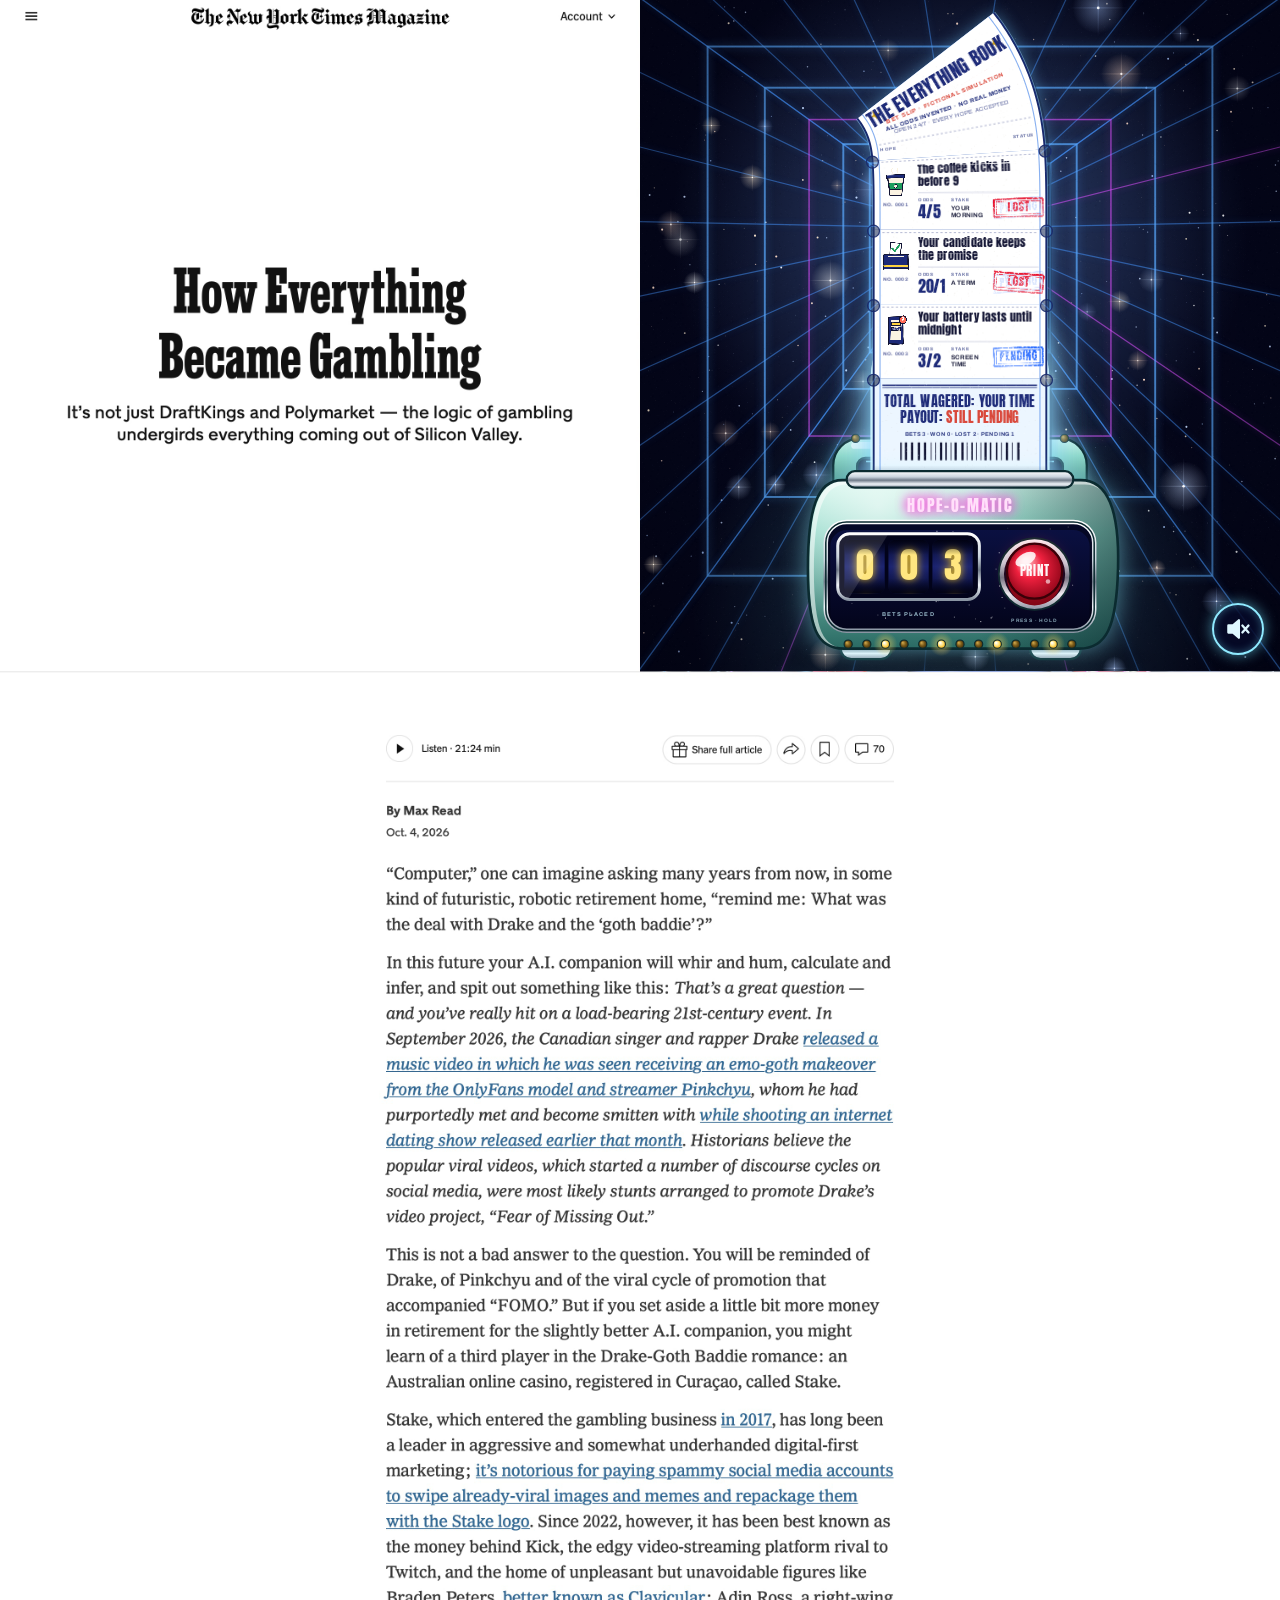
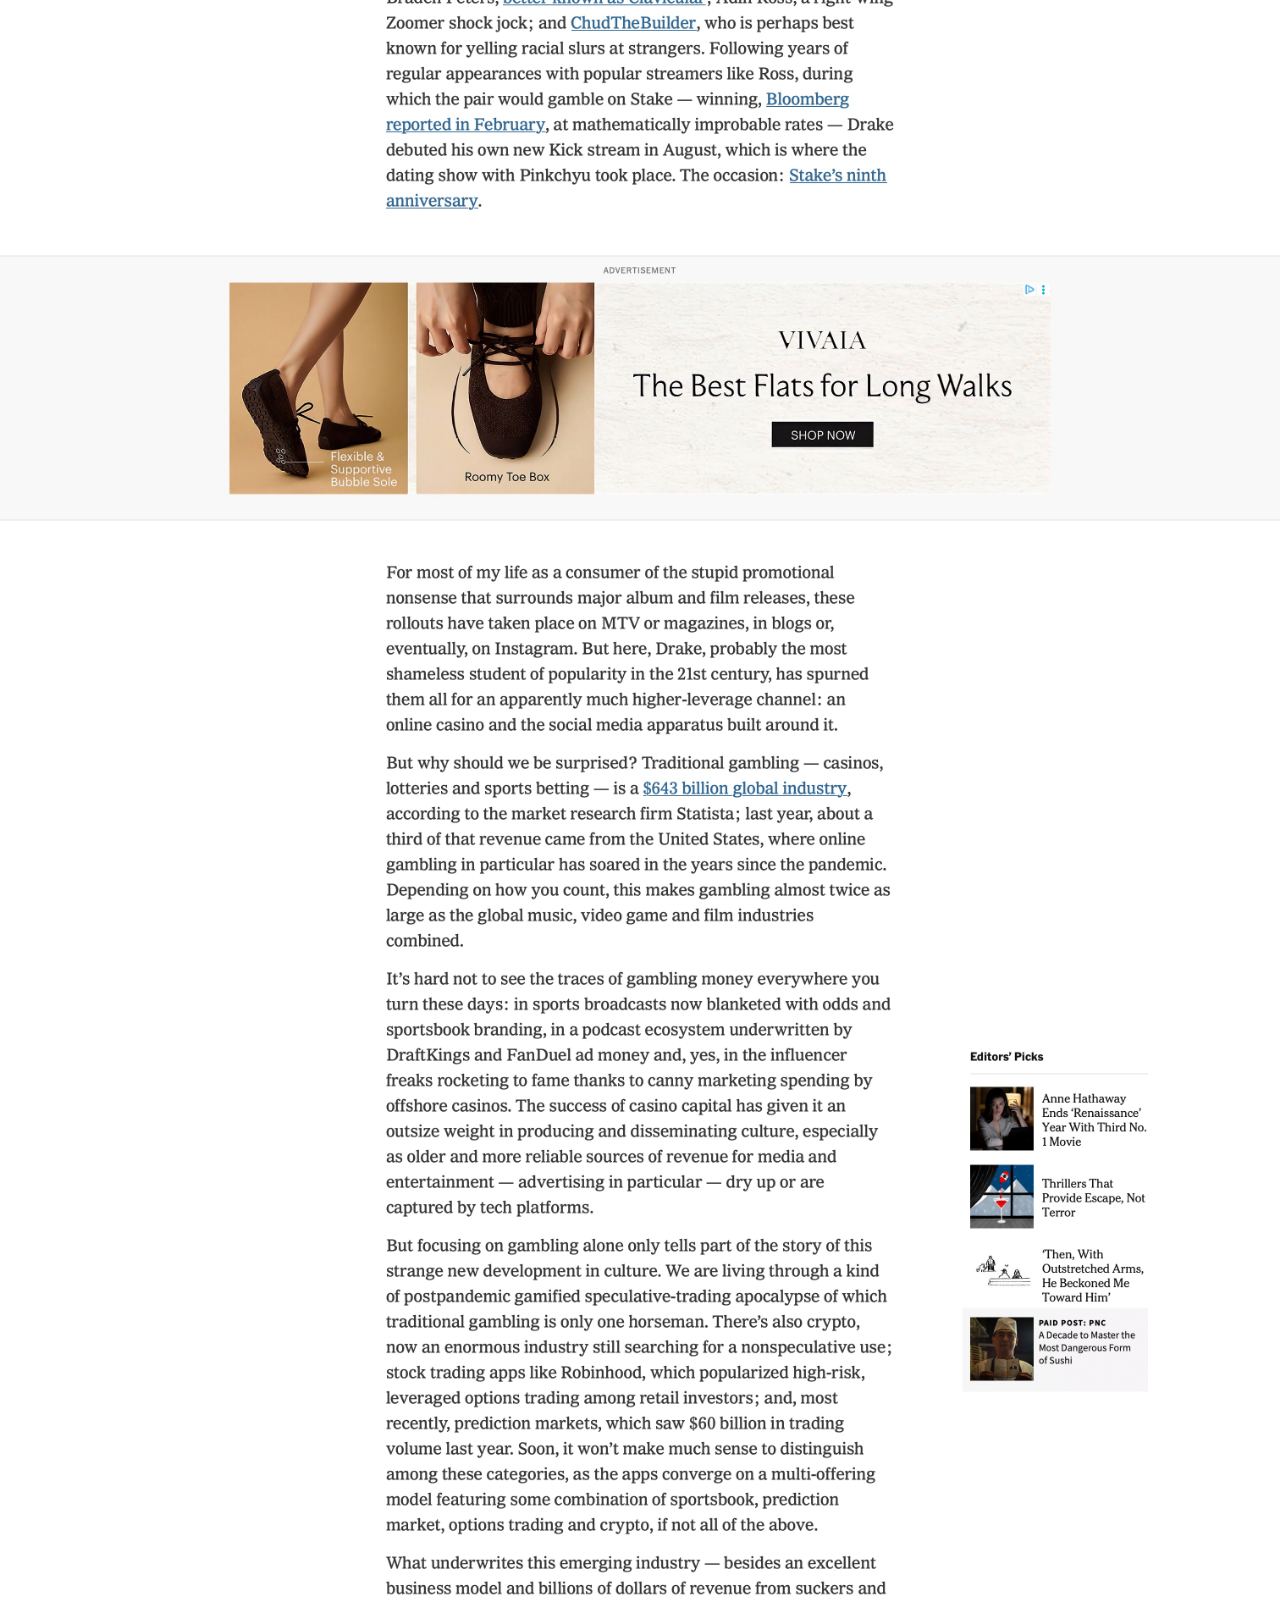
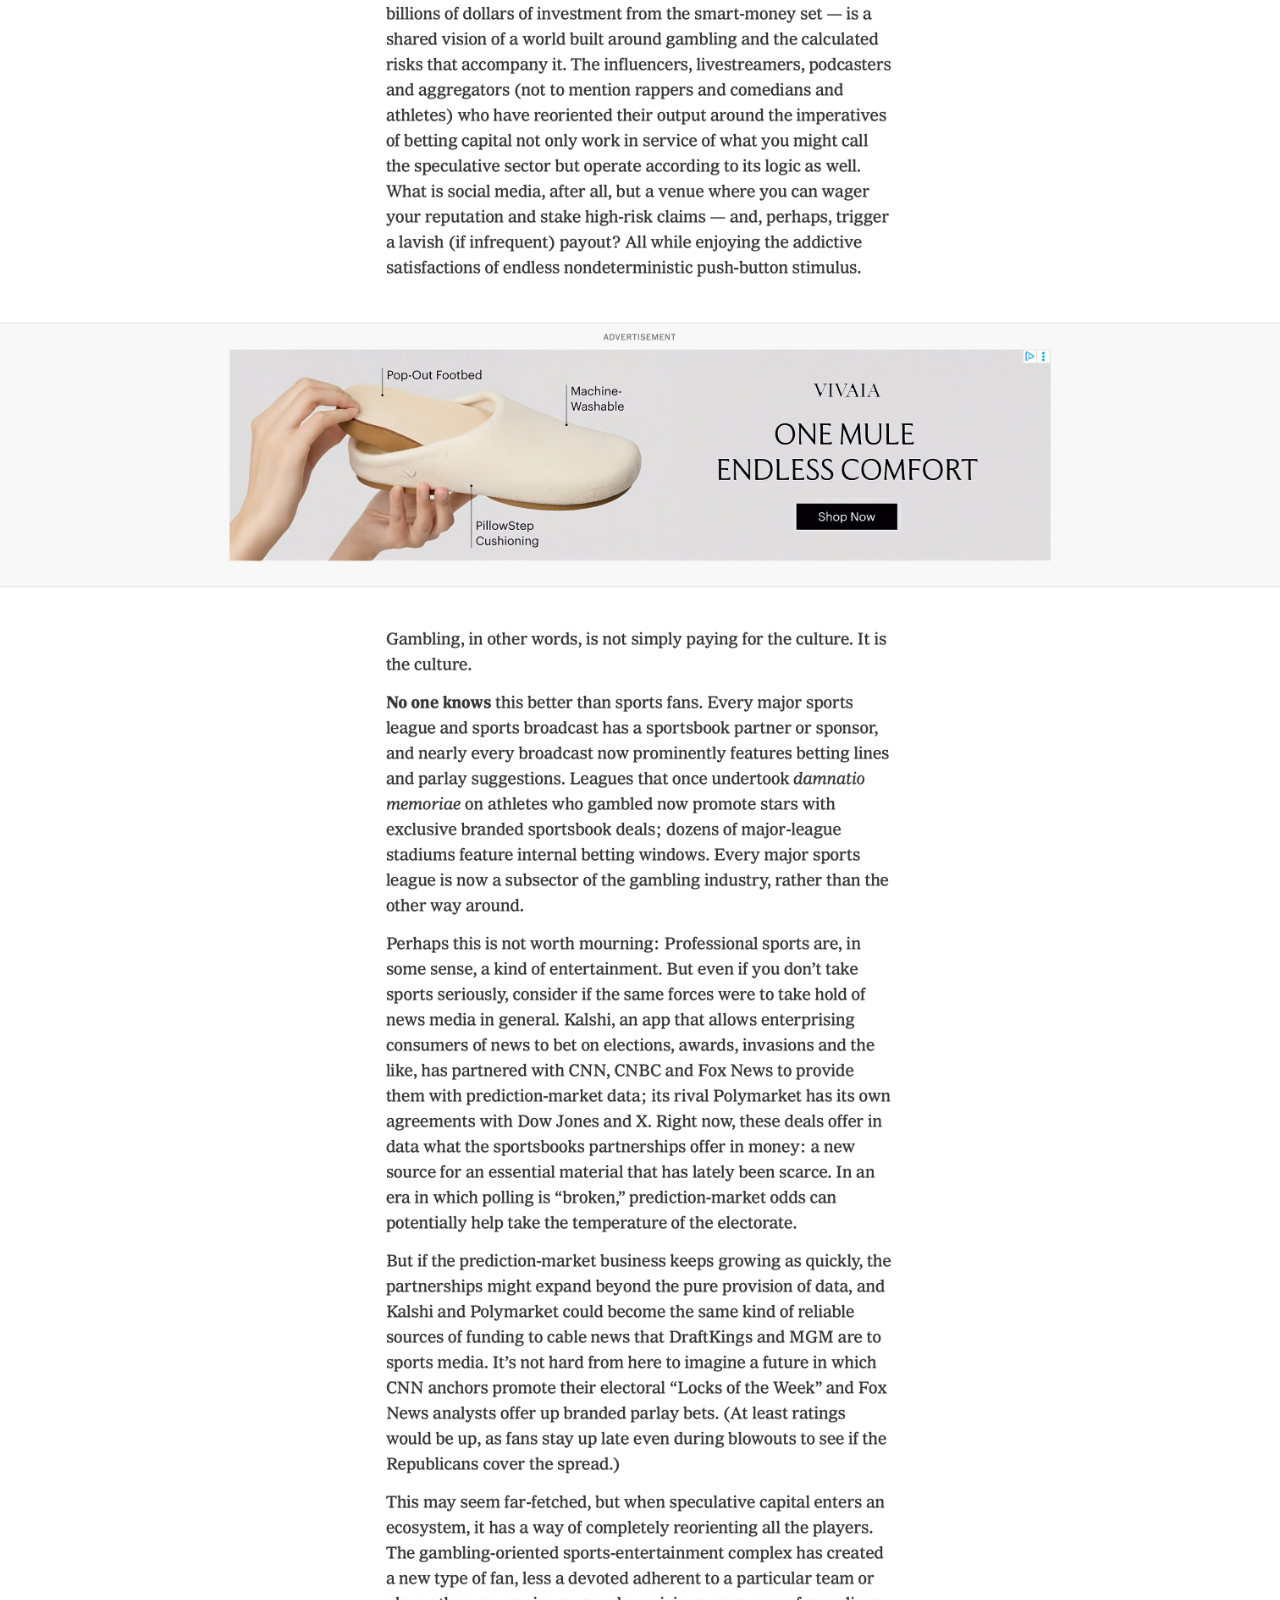
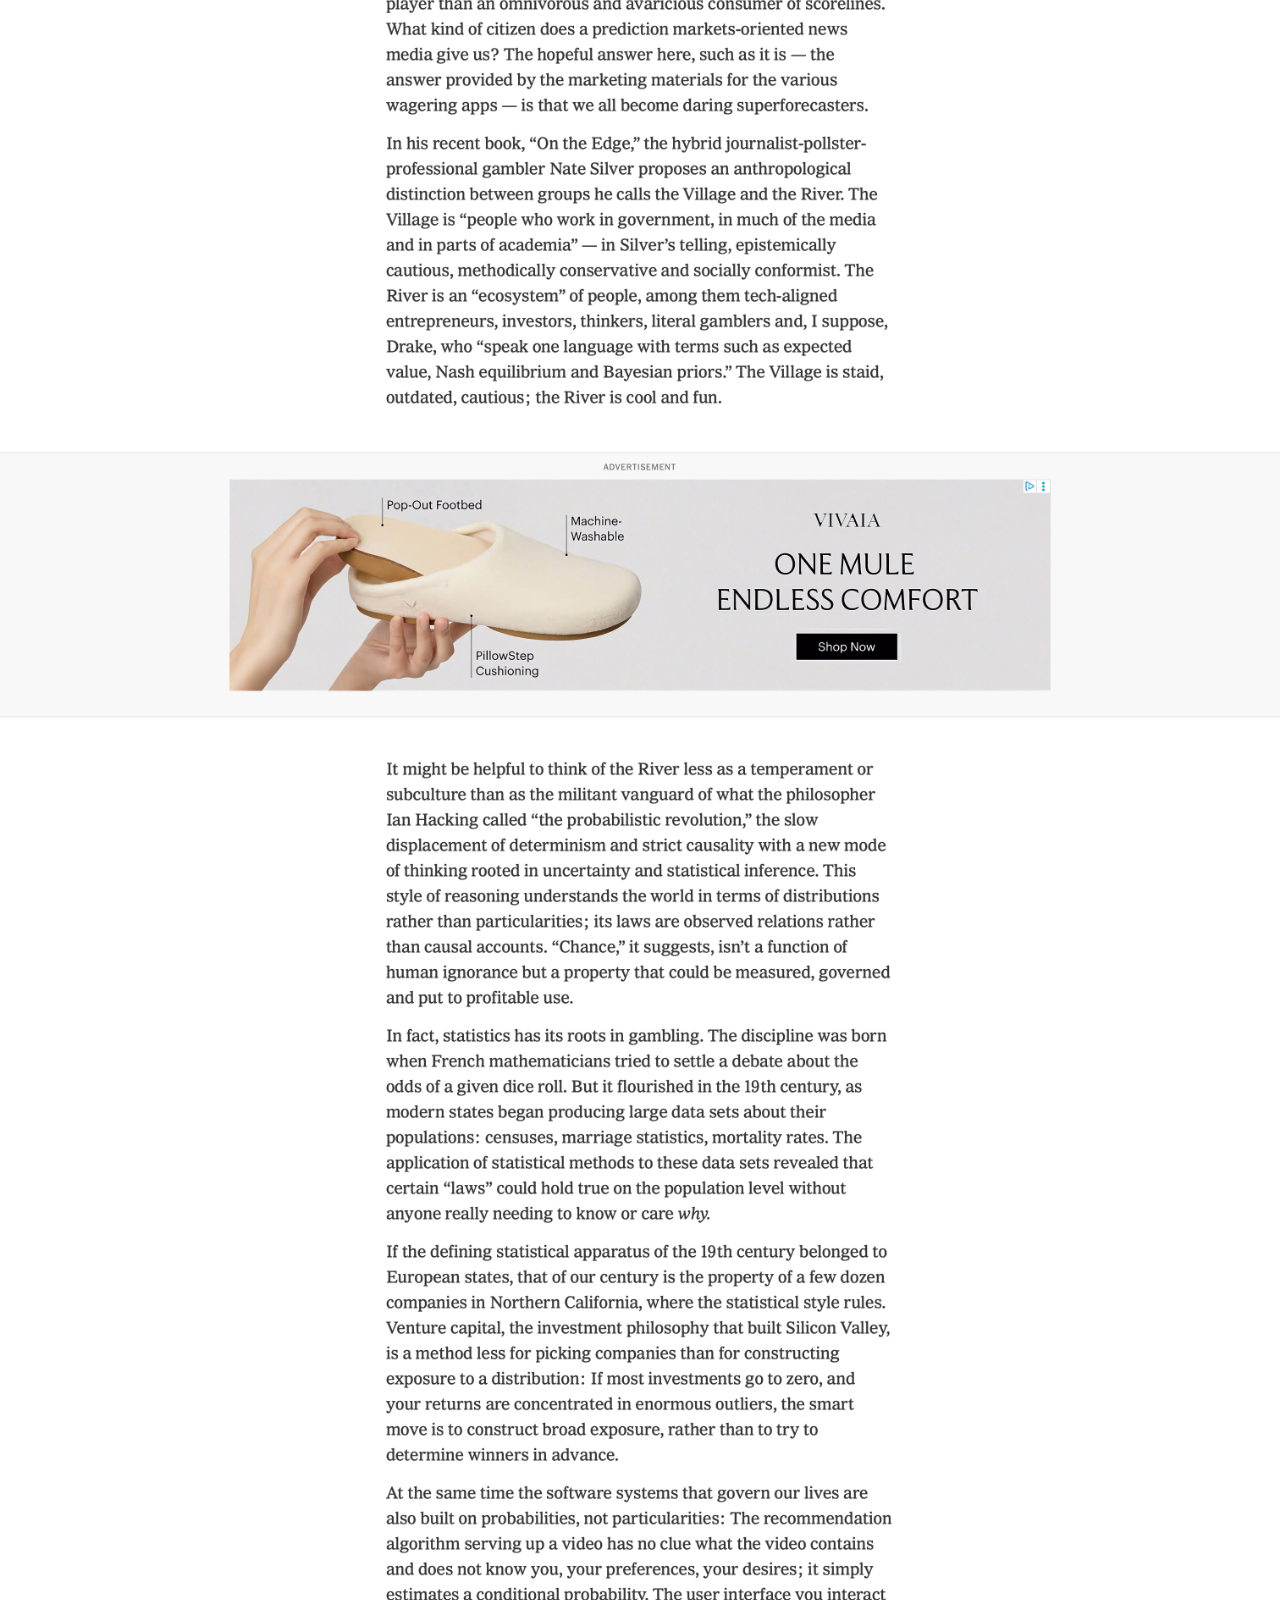
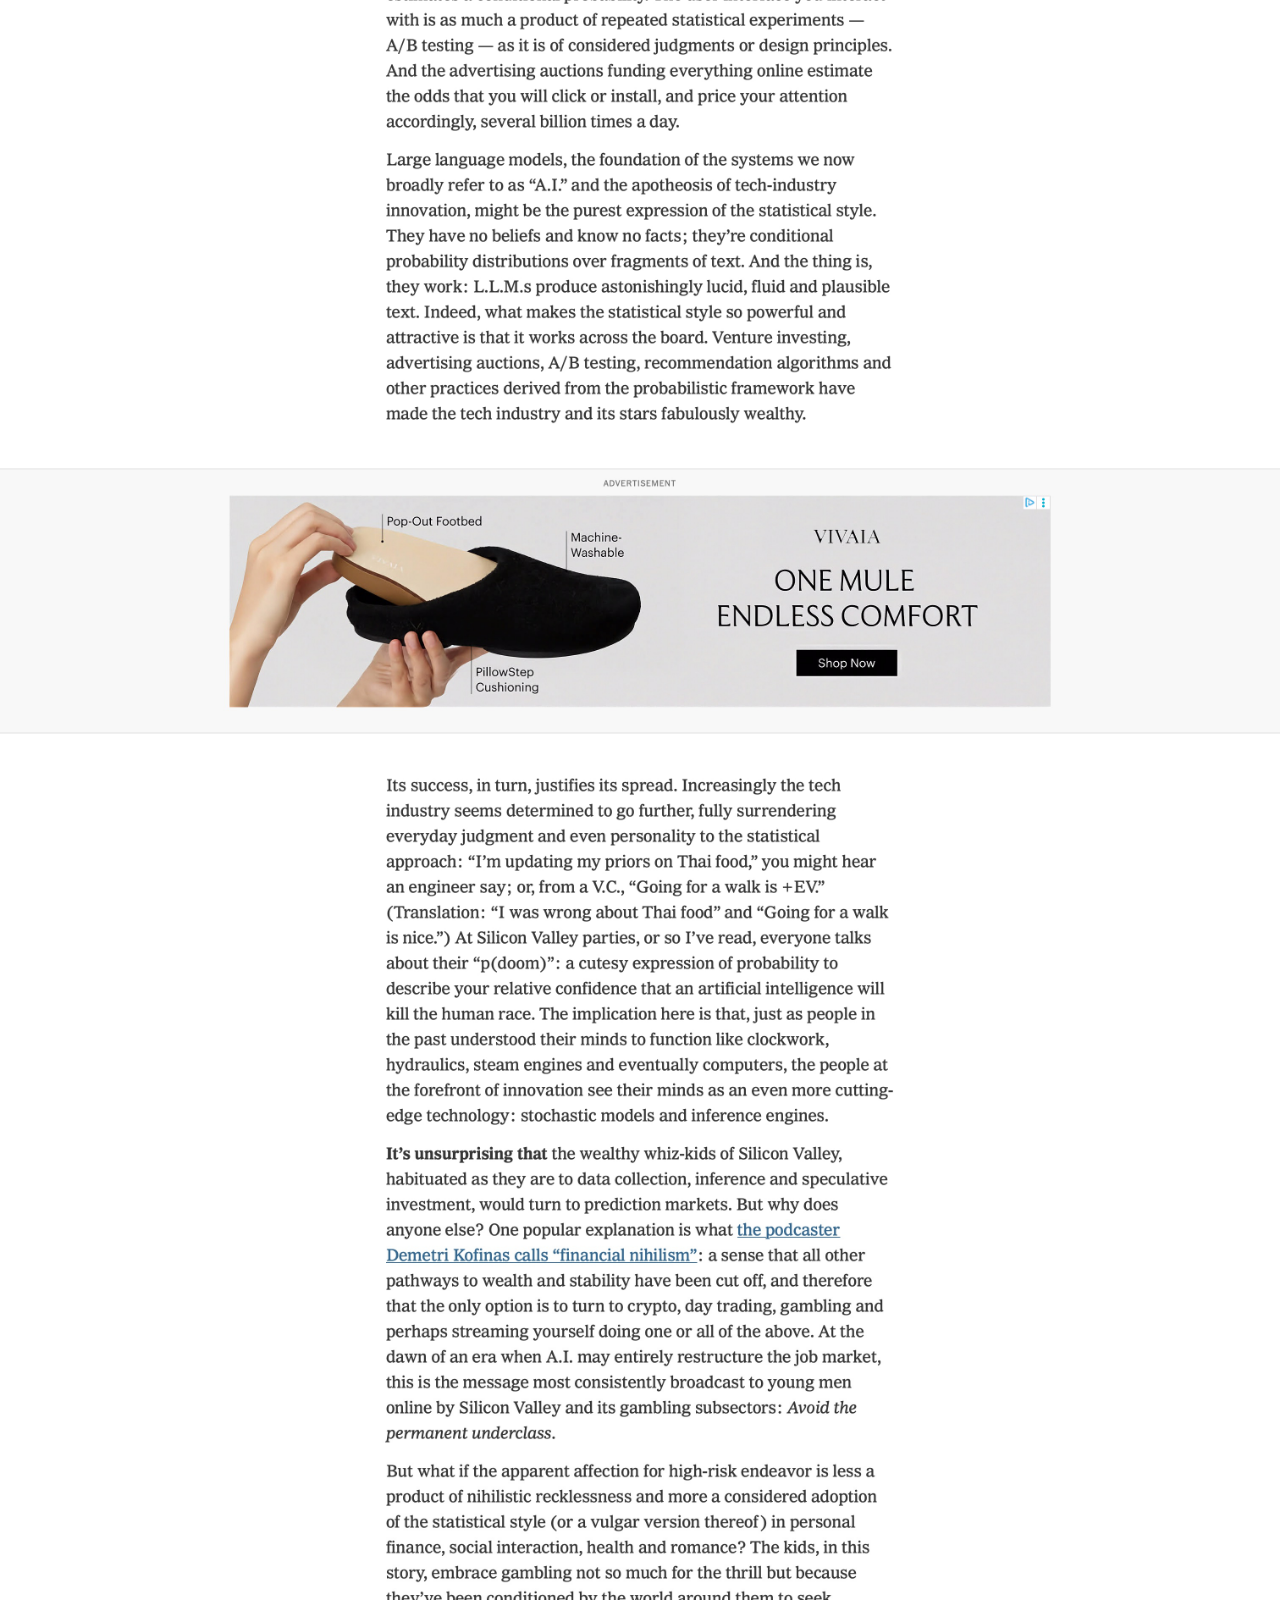
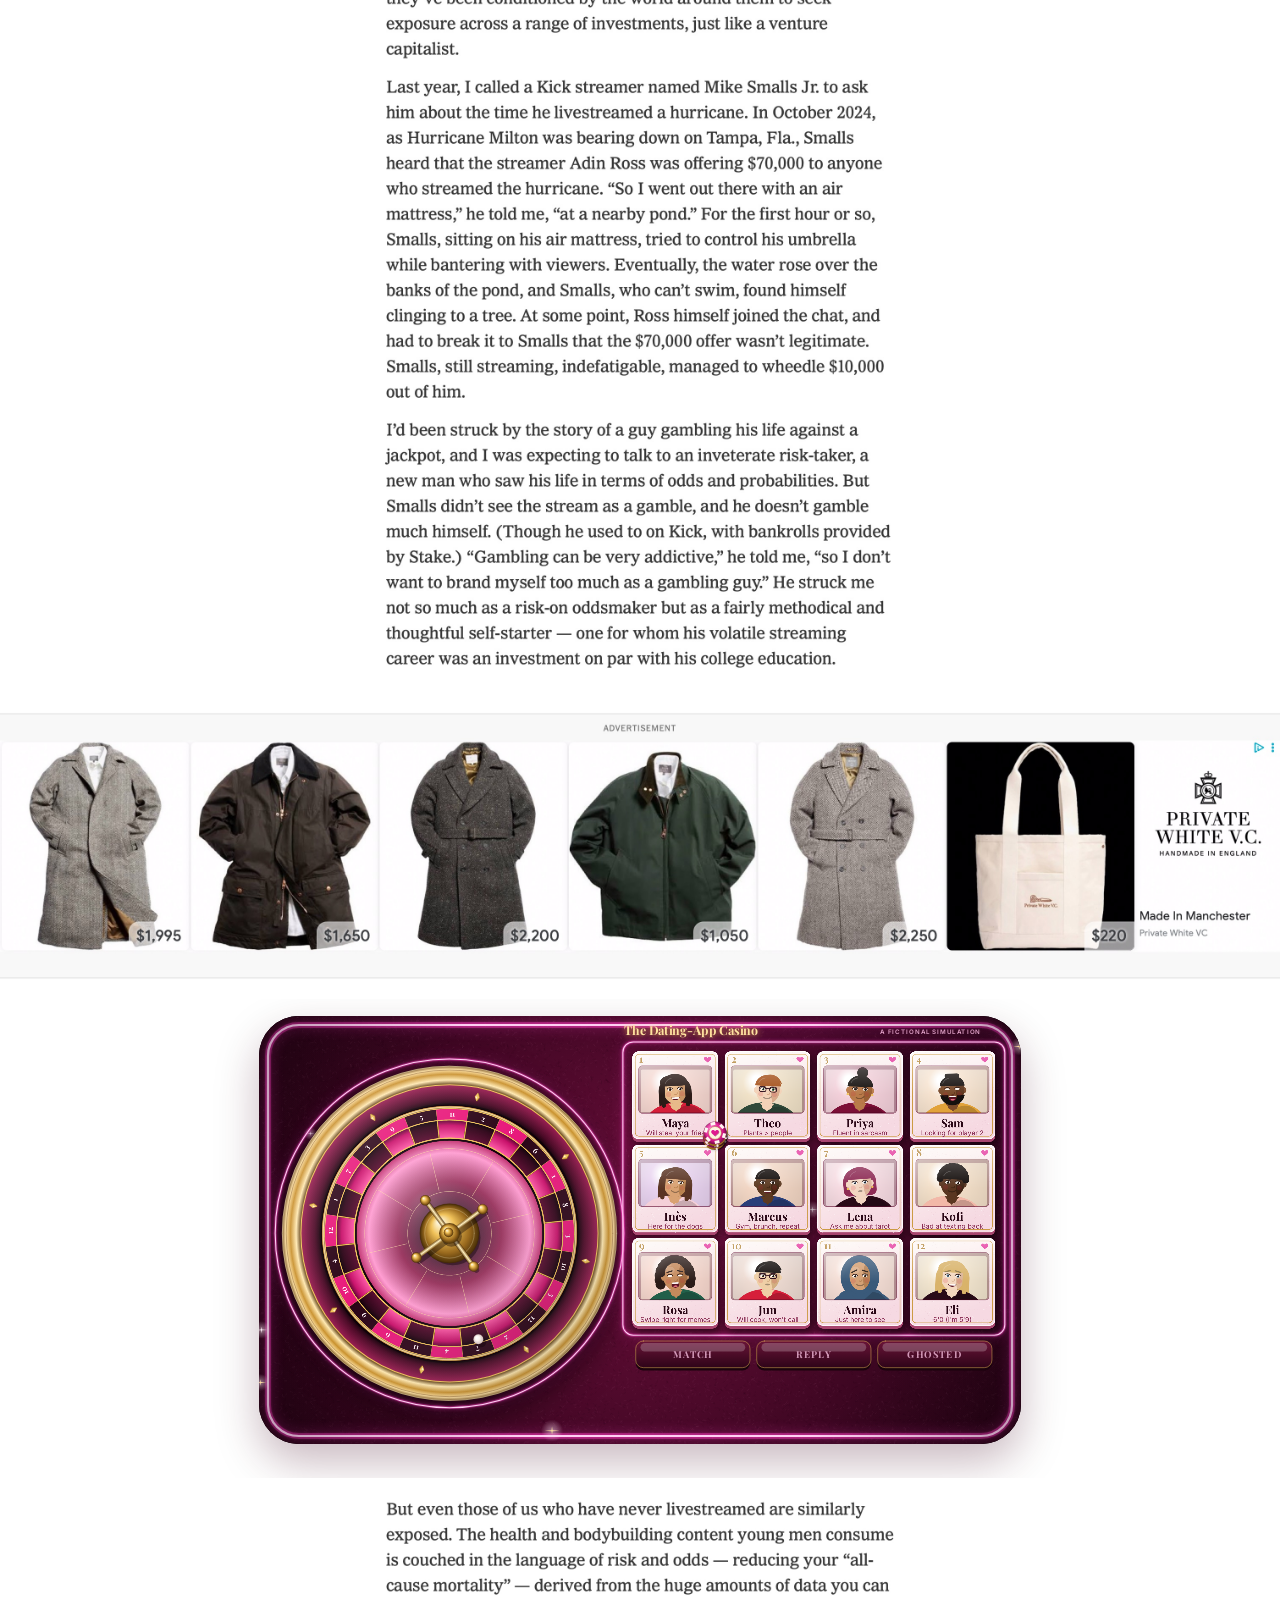
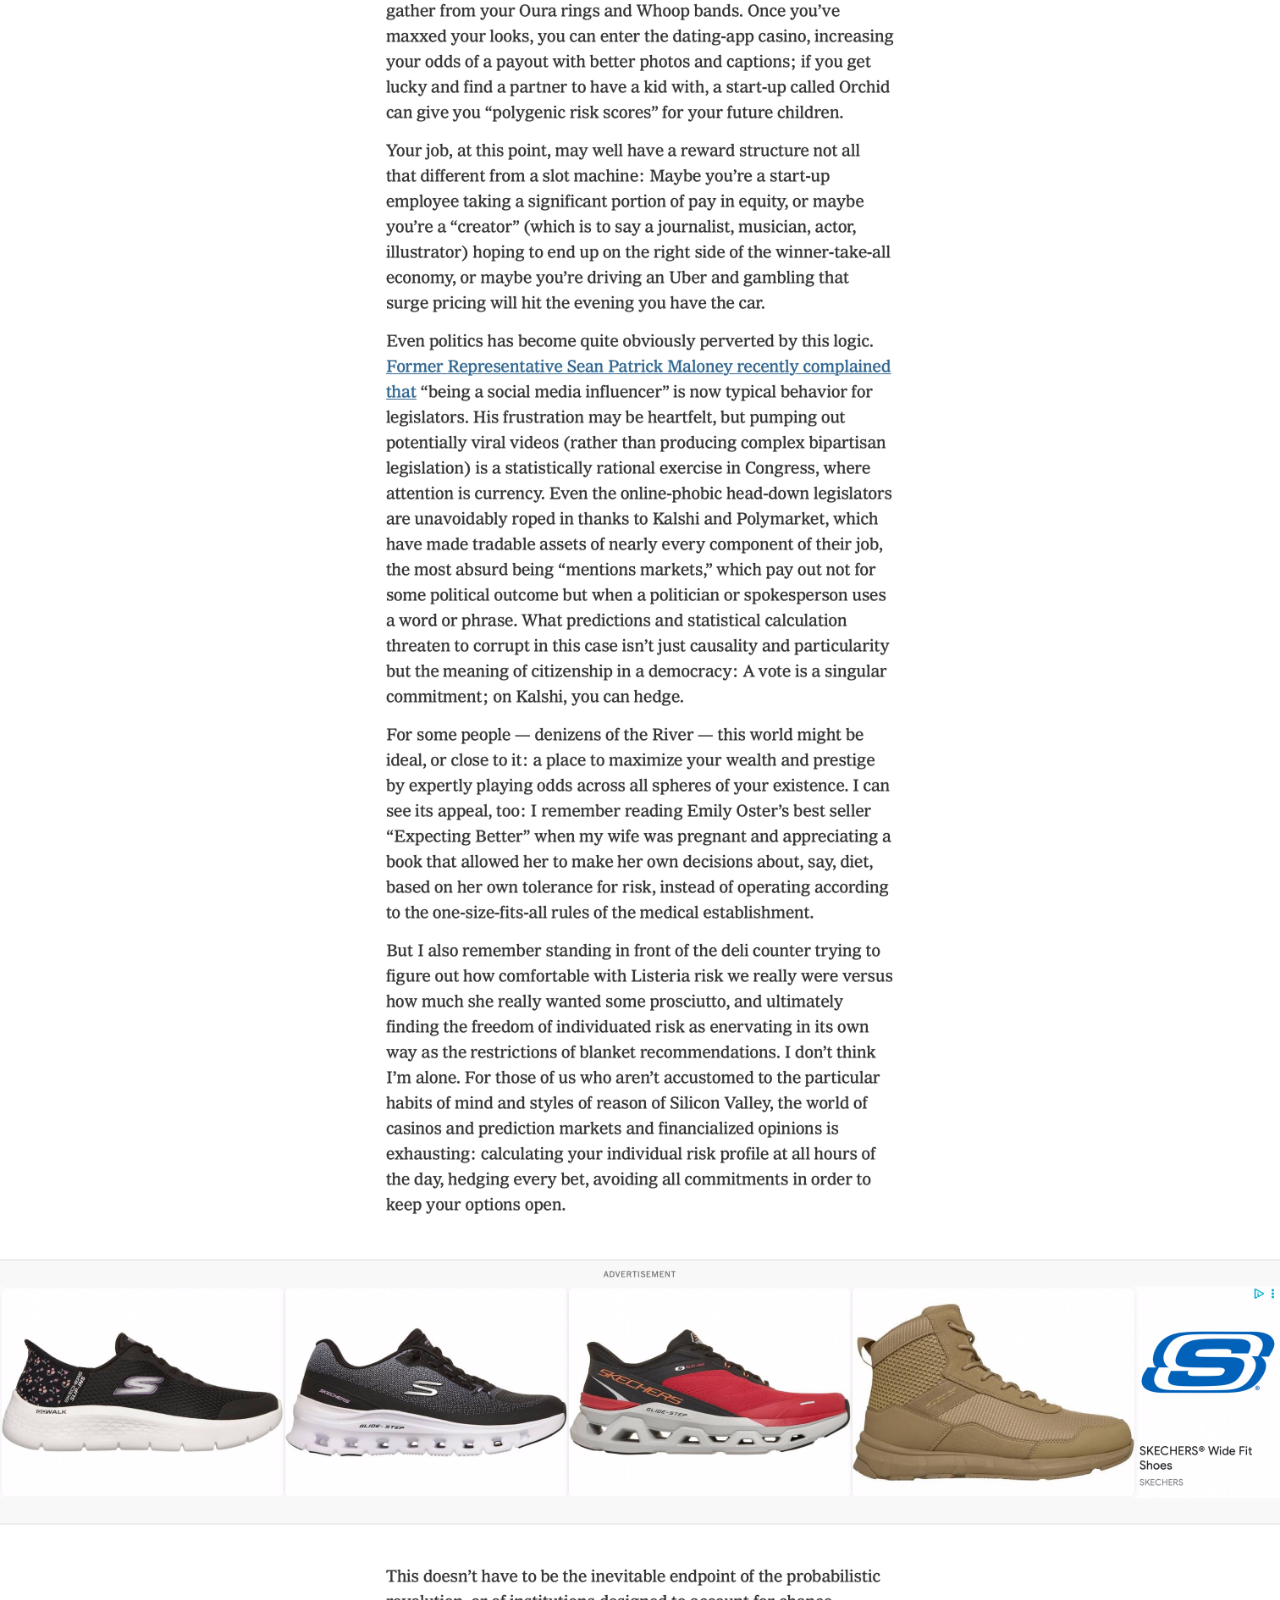
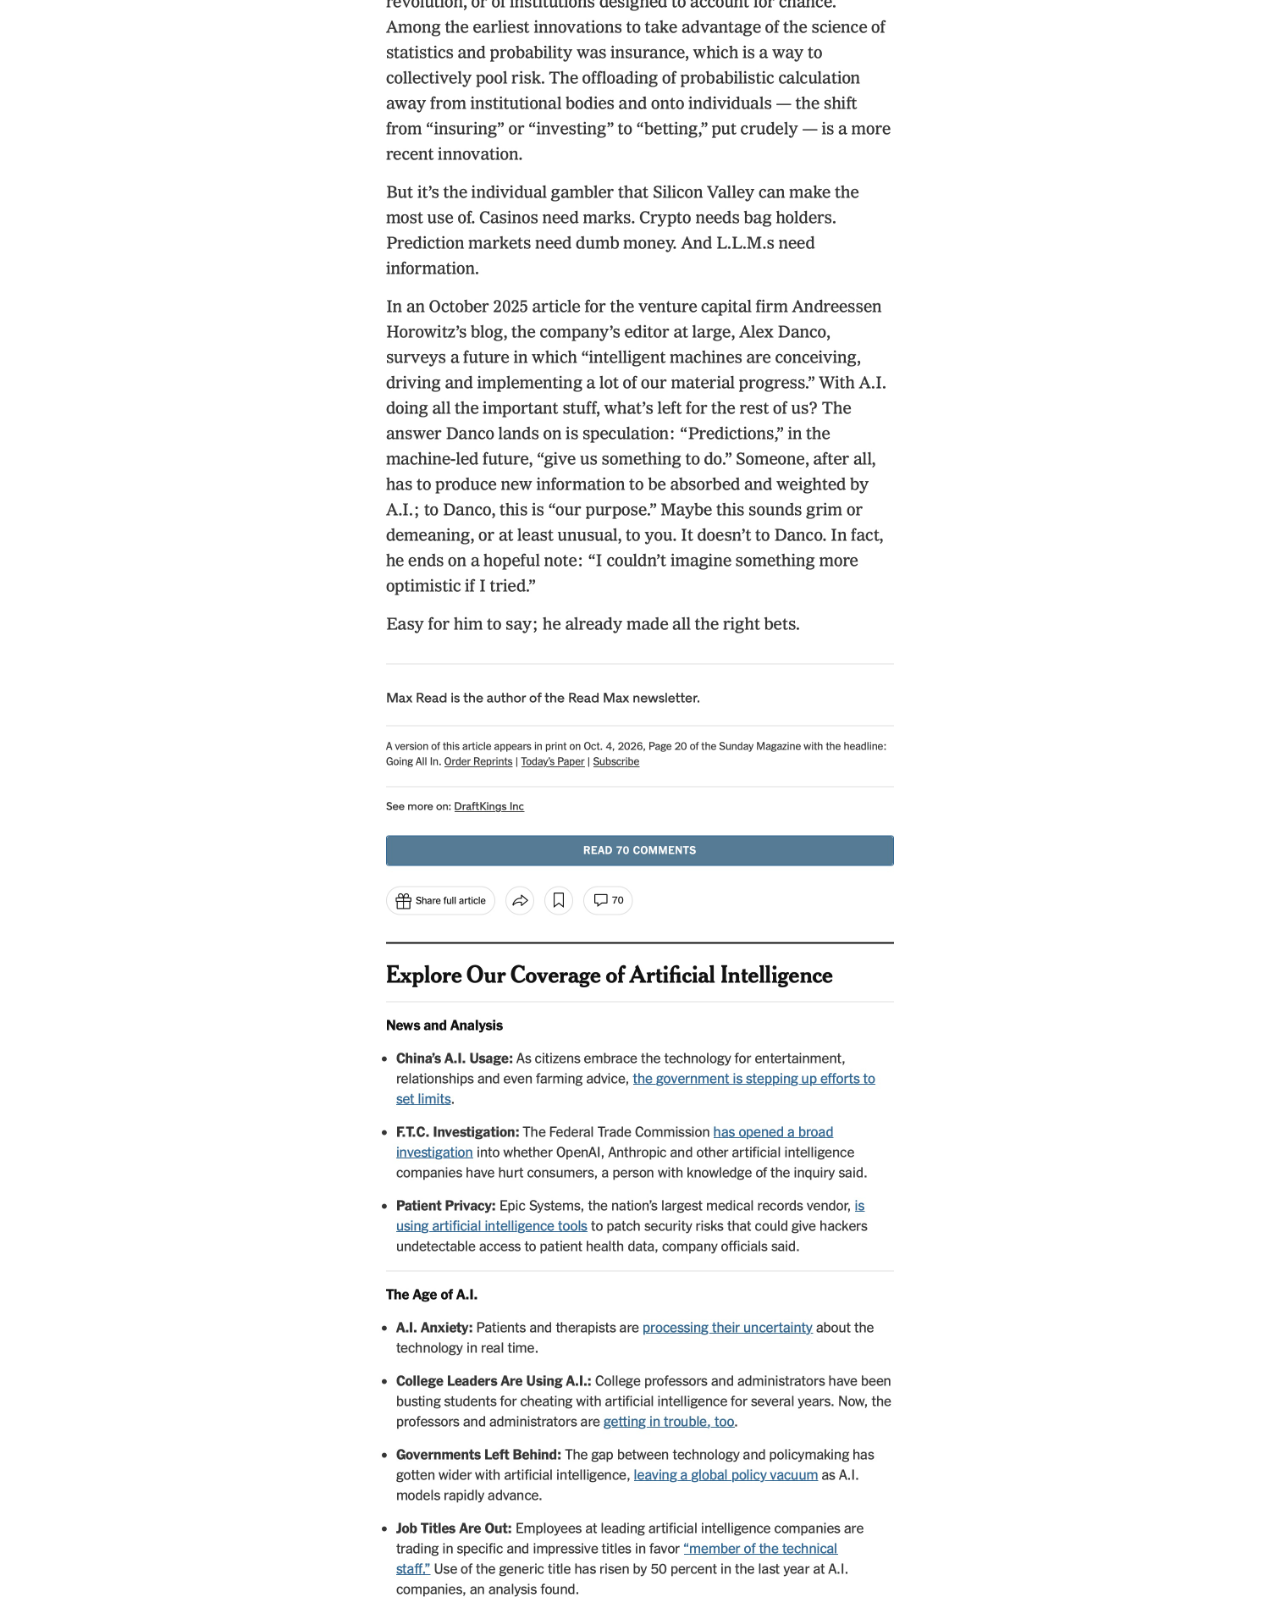
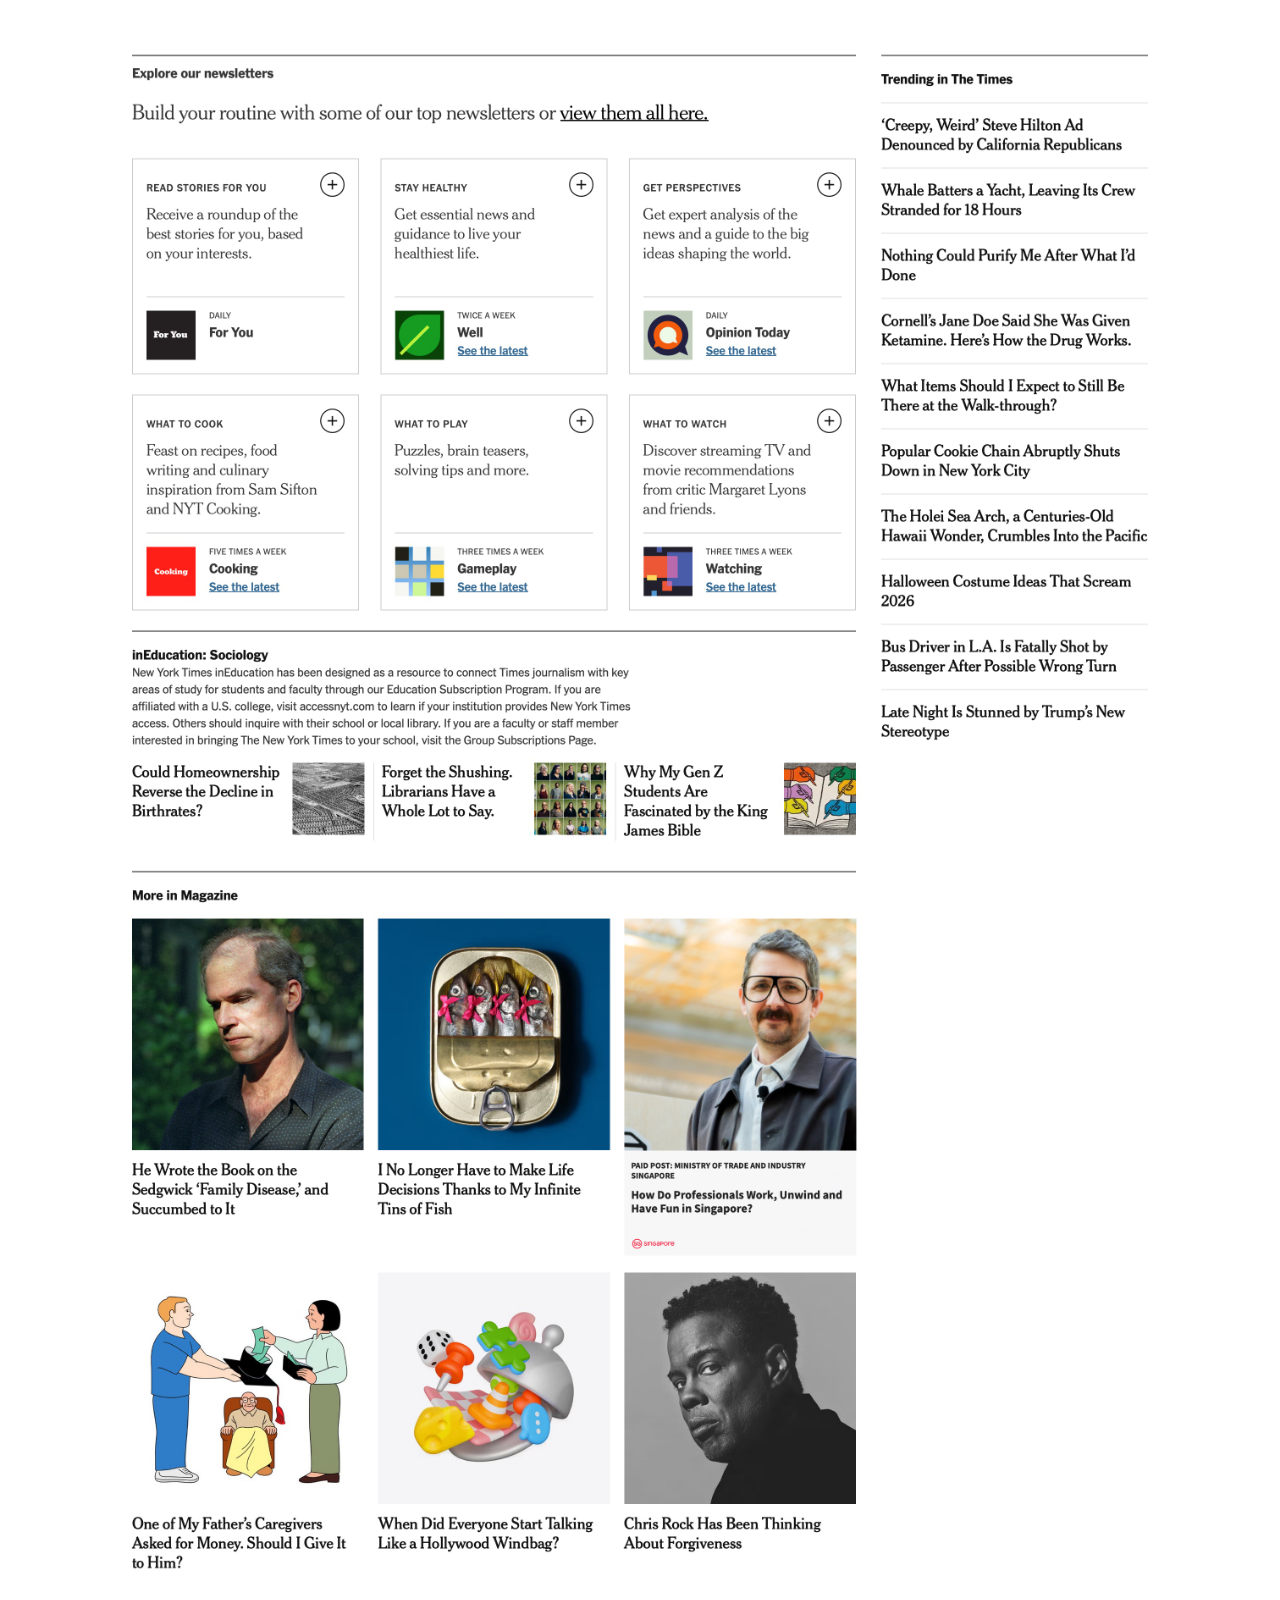
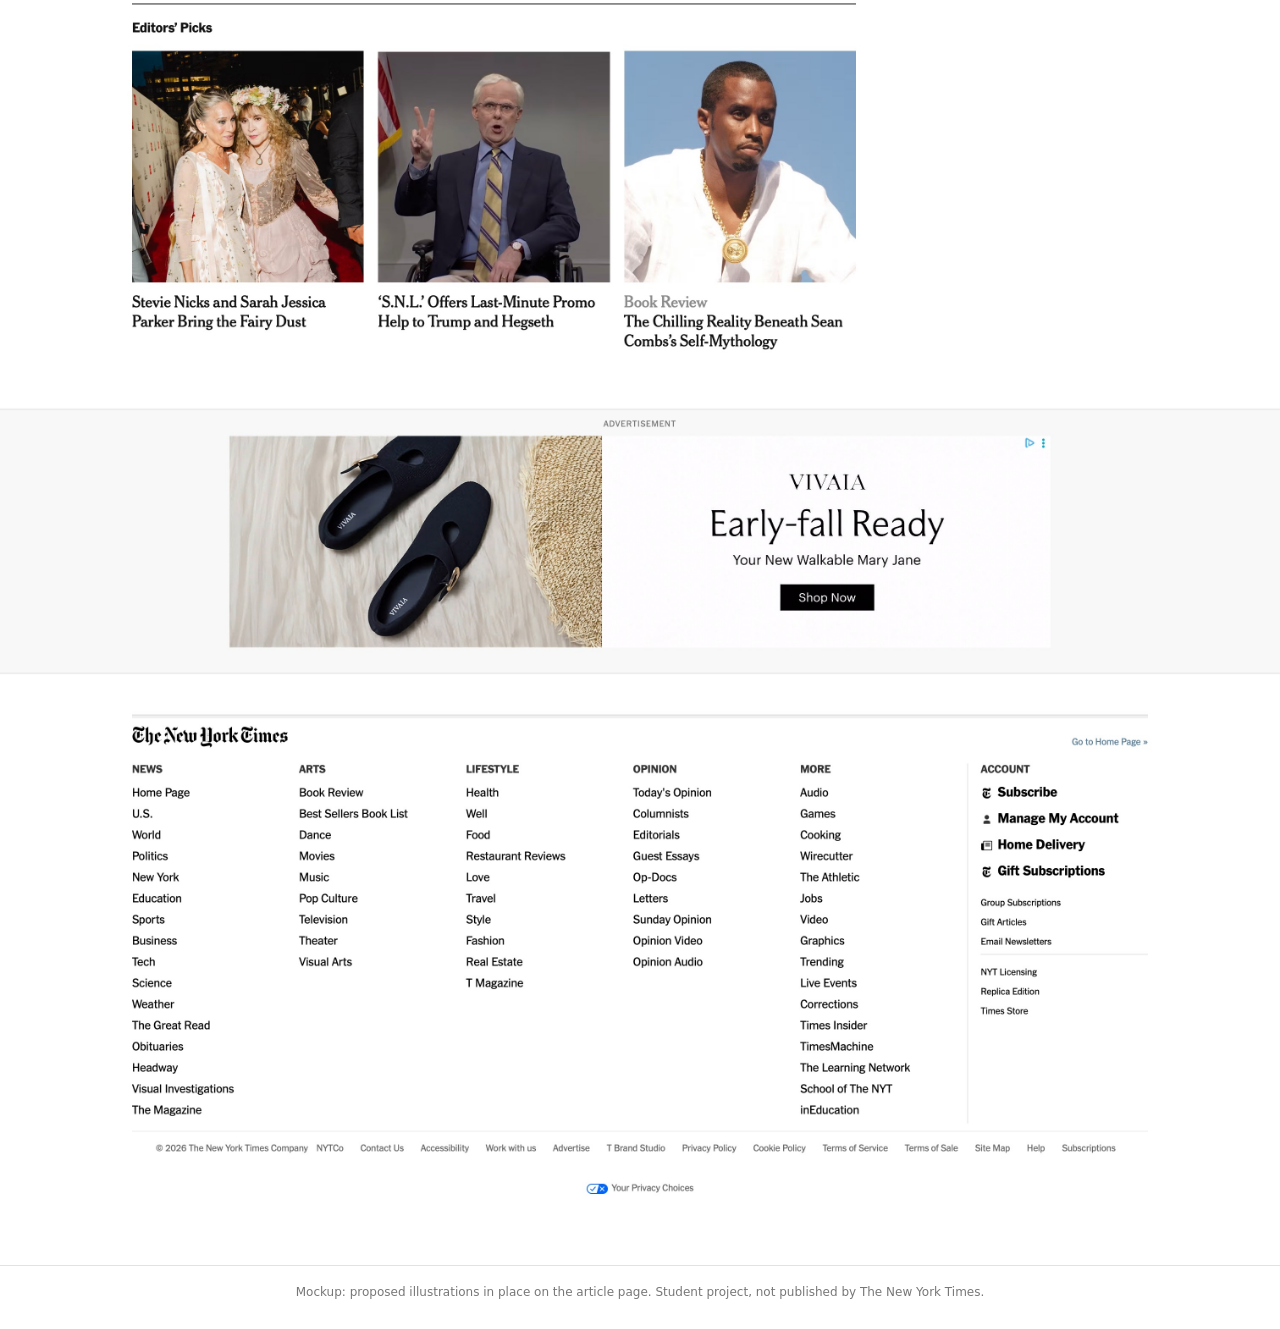
==== index.html @ a4a52fac "update1" ====
<!doctype html>
<html lang="en">
<head>
  <meta charset="utf-8">
  <meta name="viewport" content="width=device-width, initial-scale=1">
  <title>Site Mockup Neon</title>
  <style>
    /* Full-page portfolio mockup. The background is the user's PDF capture of
       the article page, rendered at 2x in tiles (site/hi) so the text stays
       sharp on high-density screens. All positions below are in the capture's
       own units: the page is 1512 wide.
         a-*: article, y 0–10630 (lead art at x 756–1512, y 0–793)
         figure: the dating-app casino illustration, inserted just before the
                 paragraph that mentions "the dating-app casino" (y 10655)
         b-*: article continued, y 10630–14400
         c-*: page footer (second PDF page) */
    html, body { margin: 0; background: #fff; }
    .page {
      width: 100%;
      max-width: 1512px;
      margin: 0 auto;
    }
    .page img { display: block; width: 100%; height: auto; }
    .sheet { position: relative; }

    .lead-art {
      position: absolute;
      left: 50%;
      top: 0;
      width: 50%;
      aspect-ratio: 756 / 793;
      border: 0;
      display: block;
    }
    /* covers the original illustrator's credit (x 1309–1480, y 811–823);
       the new credit goes in here once the user supplies it */
    .credit {
      position: absolute;
      left: calc(1296 / 1512 * 100%);
      top: calc(804 / 10630 * 100%);
      width: calc(200 / 1512 * 100%);
      height: calc(26 / 10630 * 100%);
      margin: 0;
      background: #fff;
    }

    .inline-figure {
      margin: 0;
      padding: calc(20 / 1512 * 100%) 0 calc(40 / 1512 * 100%);
      background: #fff;
    }
    .inline-figure iframe {
      display: block;
      width: calc(900 / 1512 * 100%);
      aspect-ratio: 16 / 9;
      margin: 0 auto;
      border: 0;
      border-radius: 40px;          /* the dating illustration sits in a rounded window */
      overflow: hidden;
      box-shadow: 0 18px 44px rgba(60, 0, 30, 0.28);
    }

    .caption {
      margin: 0;
      padding: 18px 16px 28px;
      font: 12px/1.4 system-ui, sans-serif;
      color: #777;
      text-align: center;
      border-top: 1px solid #e2e2e2;
    }
  </style>
</head>
<body>
  <div class="page">
    <div class="sheet">
      <img src="article/a-01.jpg" alt="Article page capture" width="3024" height="3600">
      <img src="article/a-02.jpg" alt="" width="3024" height="3600">
      <img src="article/a-03.jpg" alt="" width="3024" height="3600" loading="lazy">
      <img src="article/a-04.jpg" alt="" width="3024" height="3600" loading="lazy">
      <img src="article/a-05.jpg" alt="" width="3024" height="3600" loading="lazy">
      <img src="article/a-06.jpg" alt="" width="3024" height="3260" loading="lazy">
      <iframe class="lead-art" src="small-hopes-neon/index.html" title="Small Hopes, interactive illustration"></iframe>
      <p class="credit"></p>
    </div>

    <figure class="inline-figure">
      <iframe src="dating-casino-neon/index.html" title="The Dating-App Casino (neon), animated illustration" loading="lazy"></iframe>
    </figure>

    <div class="sheet">
      <img src="article/b-01.jpg" alt="" width="3024" height="3600" loading="lazy">
      <img src="article/b-02.jpg" alt="" width="3024" height="3600" loading="lazy">
      <img src="article/b-03.jpg" alt="" width="3024" height="340" loading="lazy">
      <img src="article/c-01.jpg" alt="" width="3024" height="3600" loading="lazy">
      <img src="article/c-02.jpg" alt="" width="3024" height="3476" loading="lazy">
    </div>
  </div>
  <p class="caption">Mockup: proposed illustrations in place on the article page. Student project, not published by The New York Times.</p>
</body>
</html>
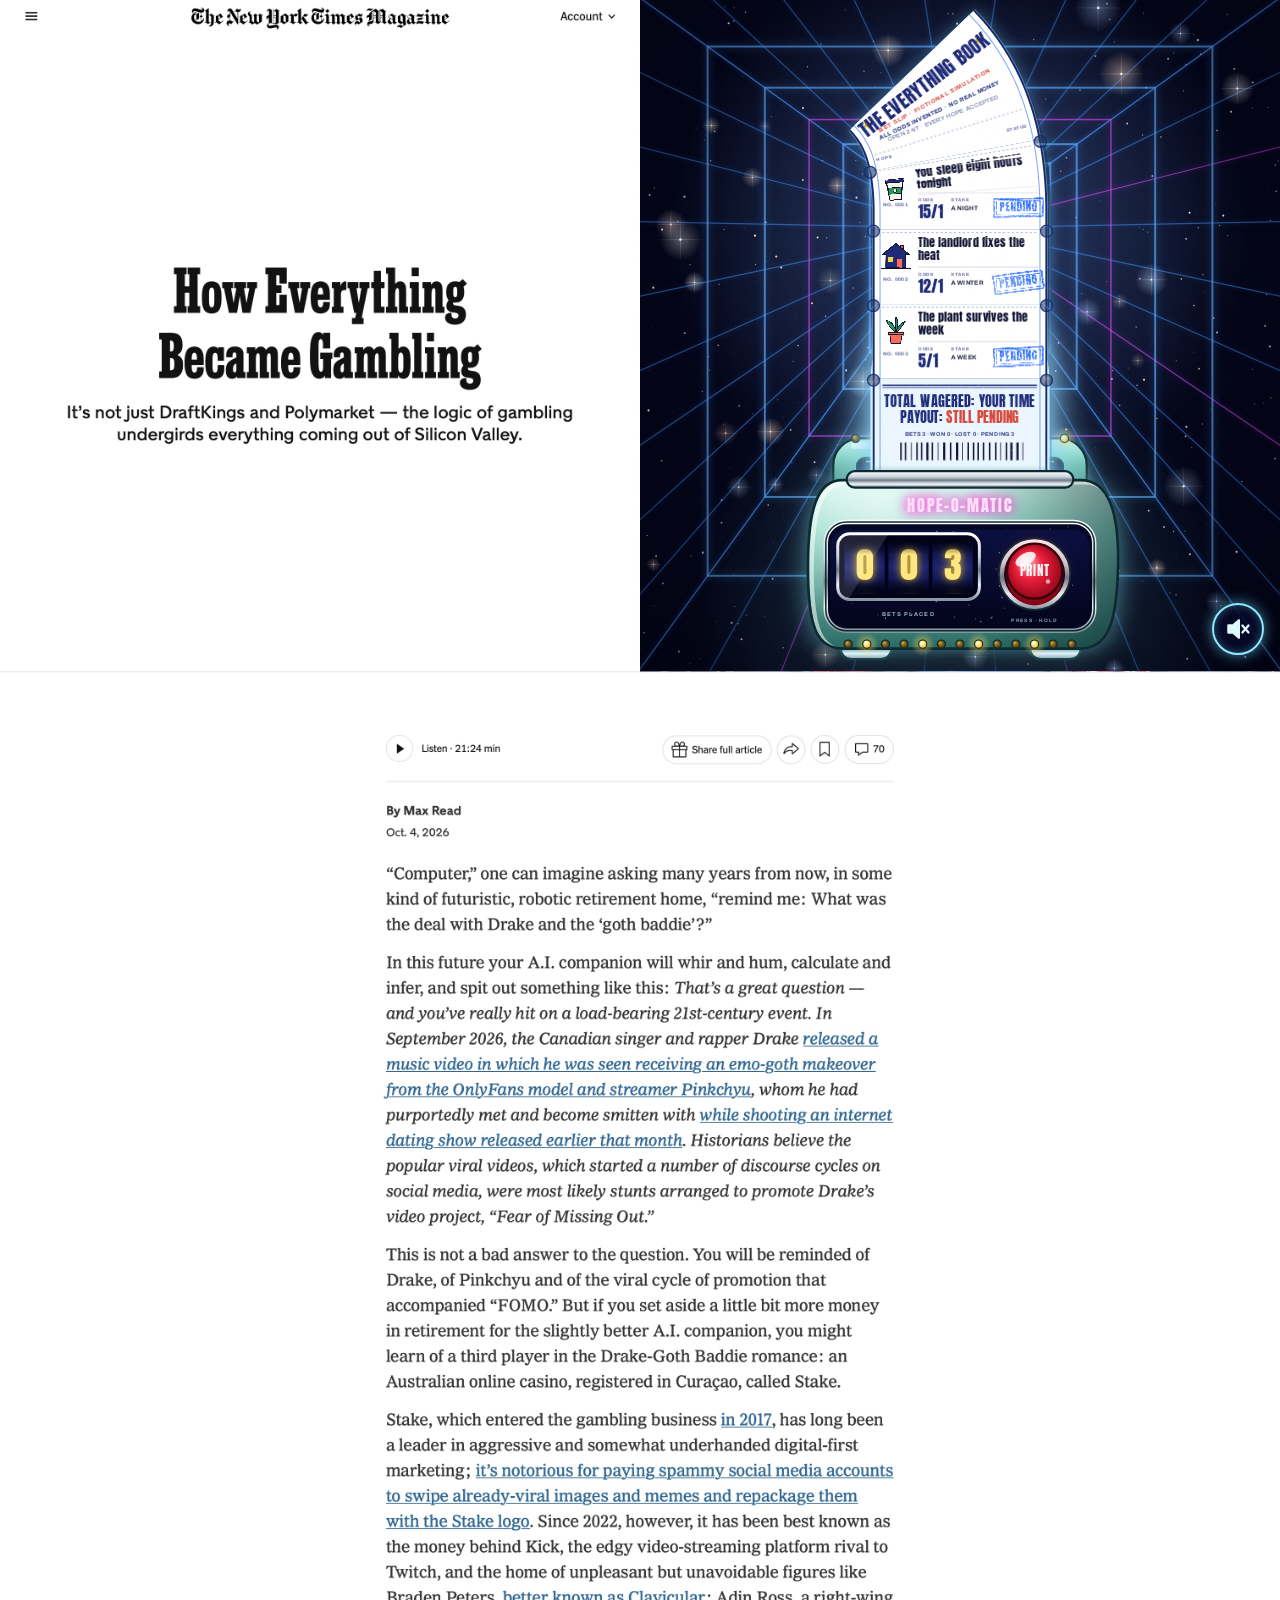
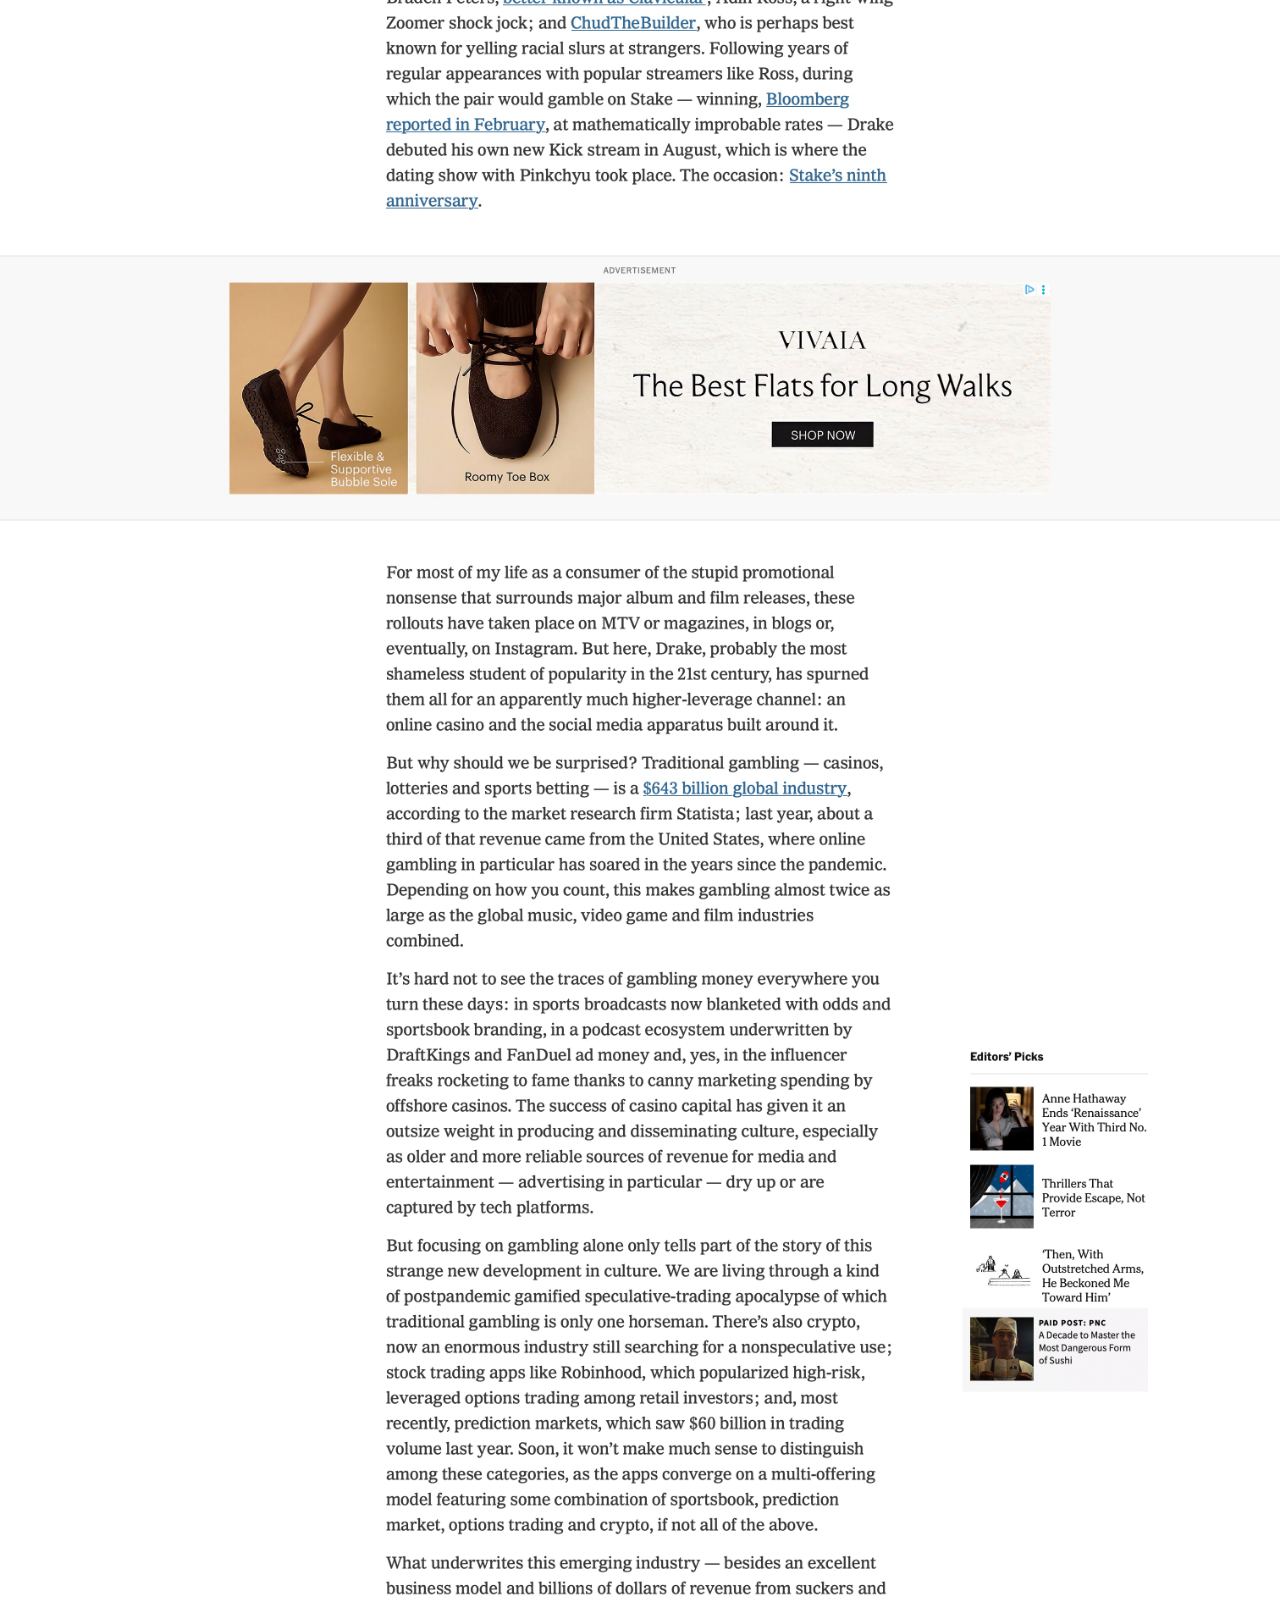
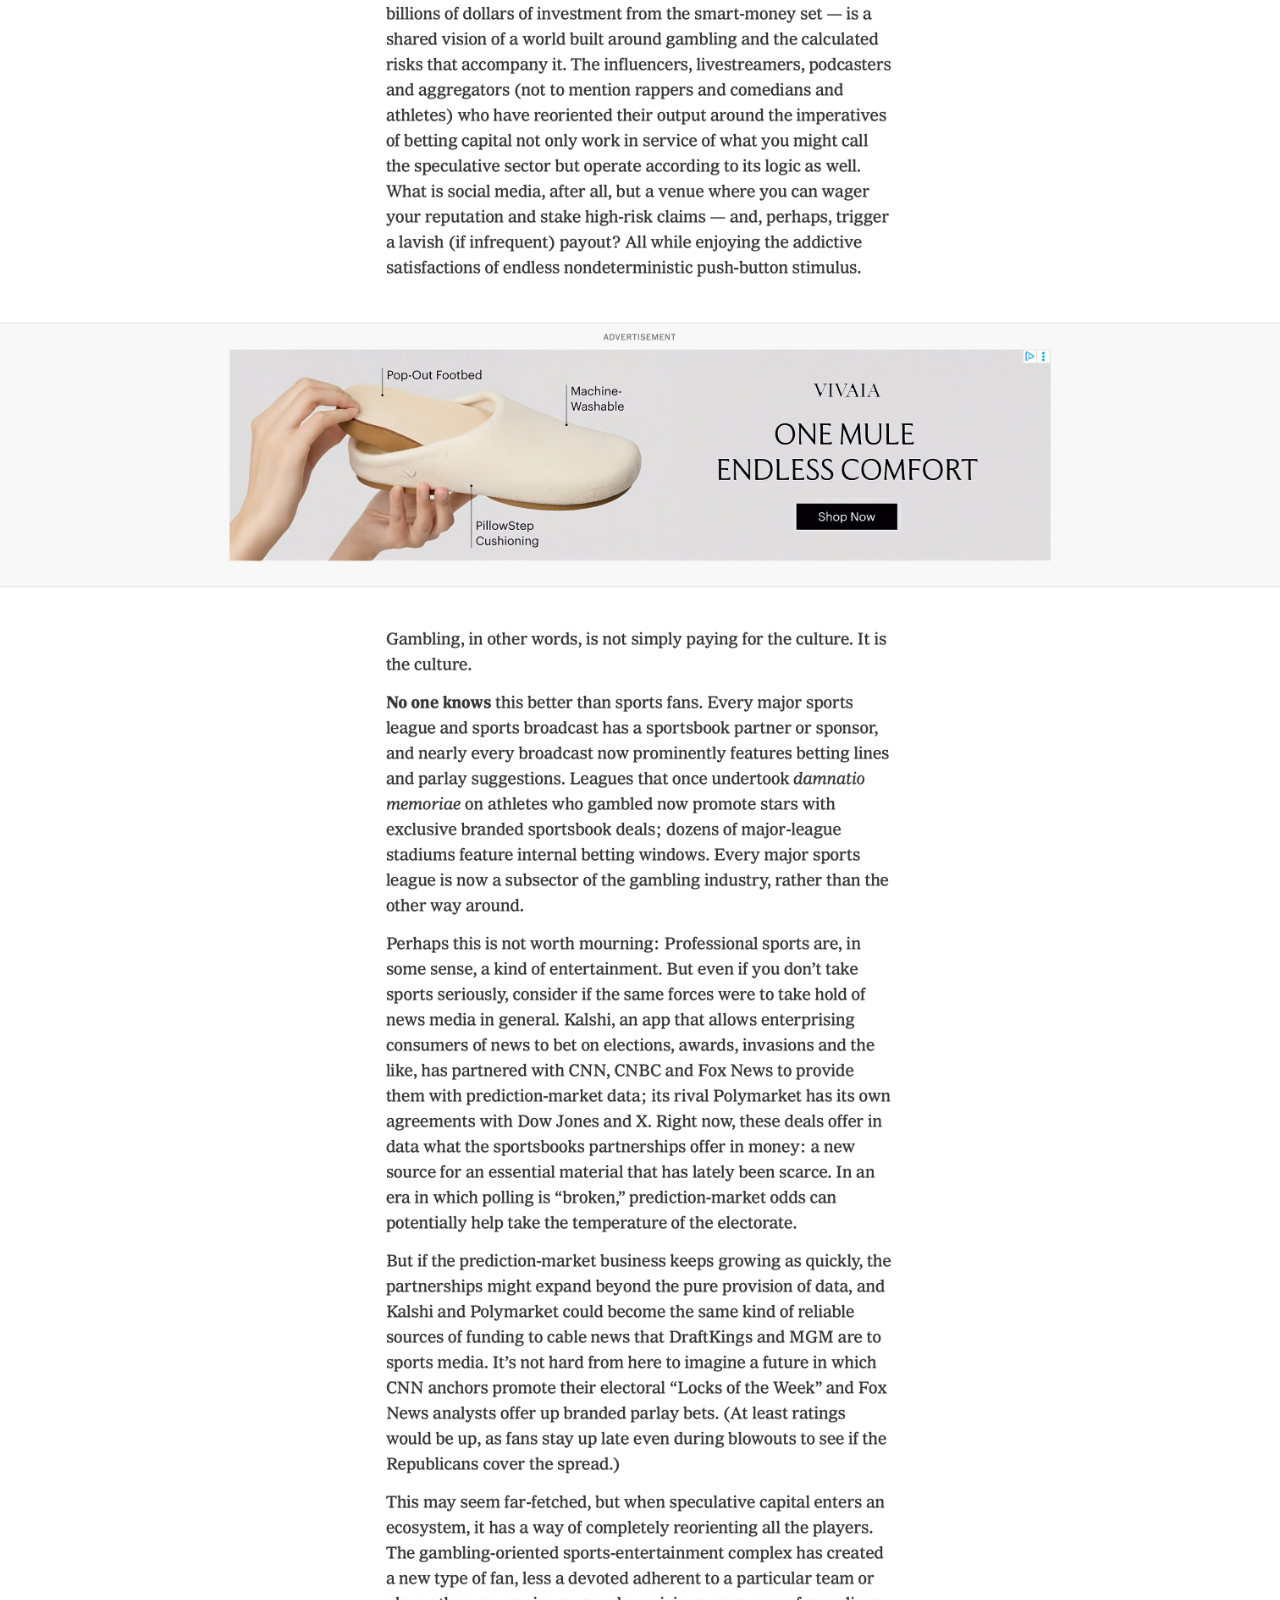
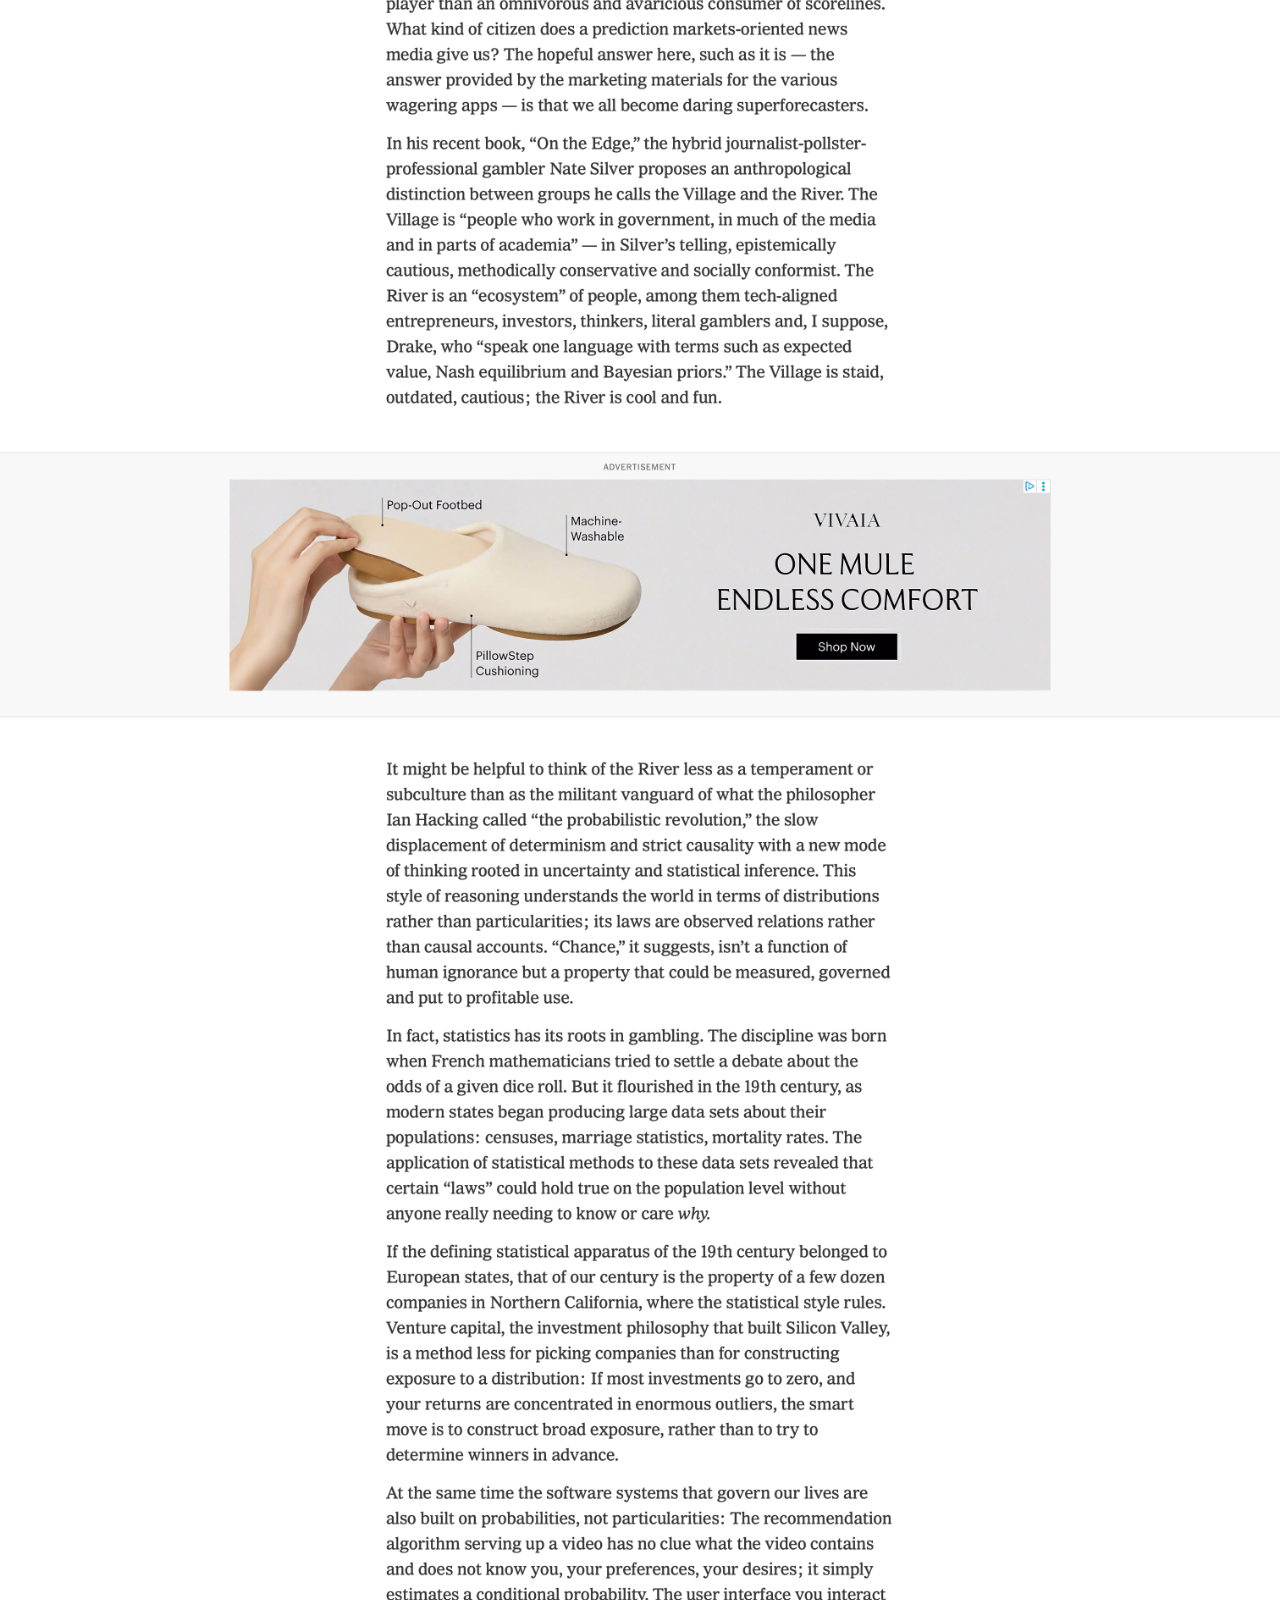
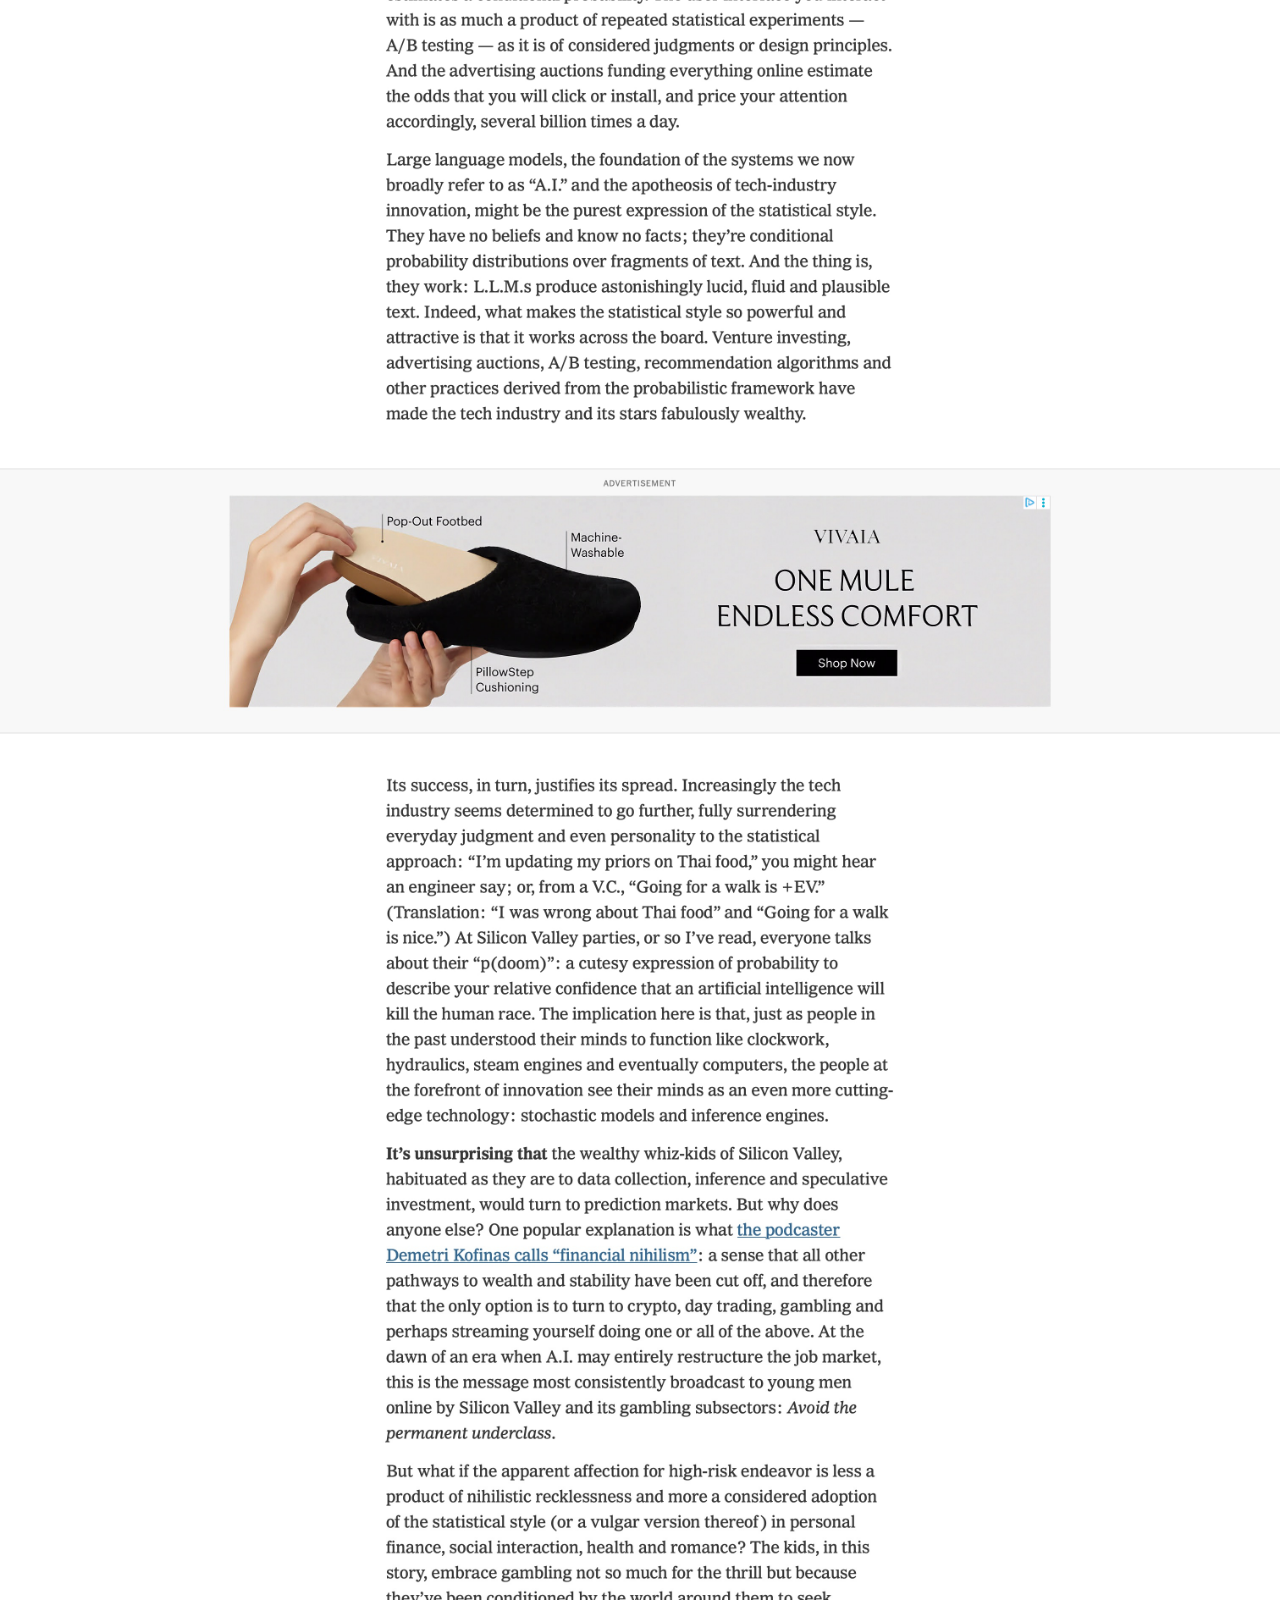
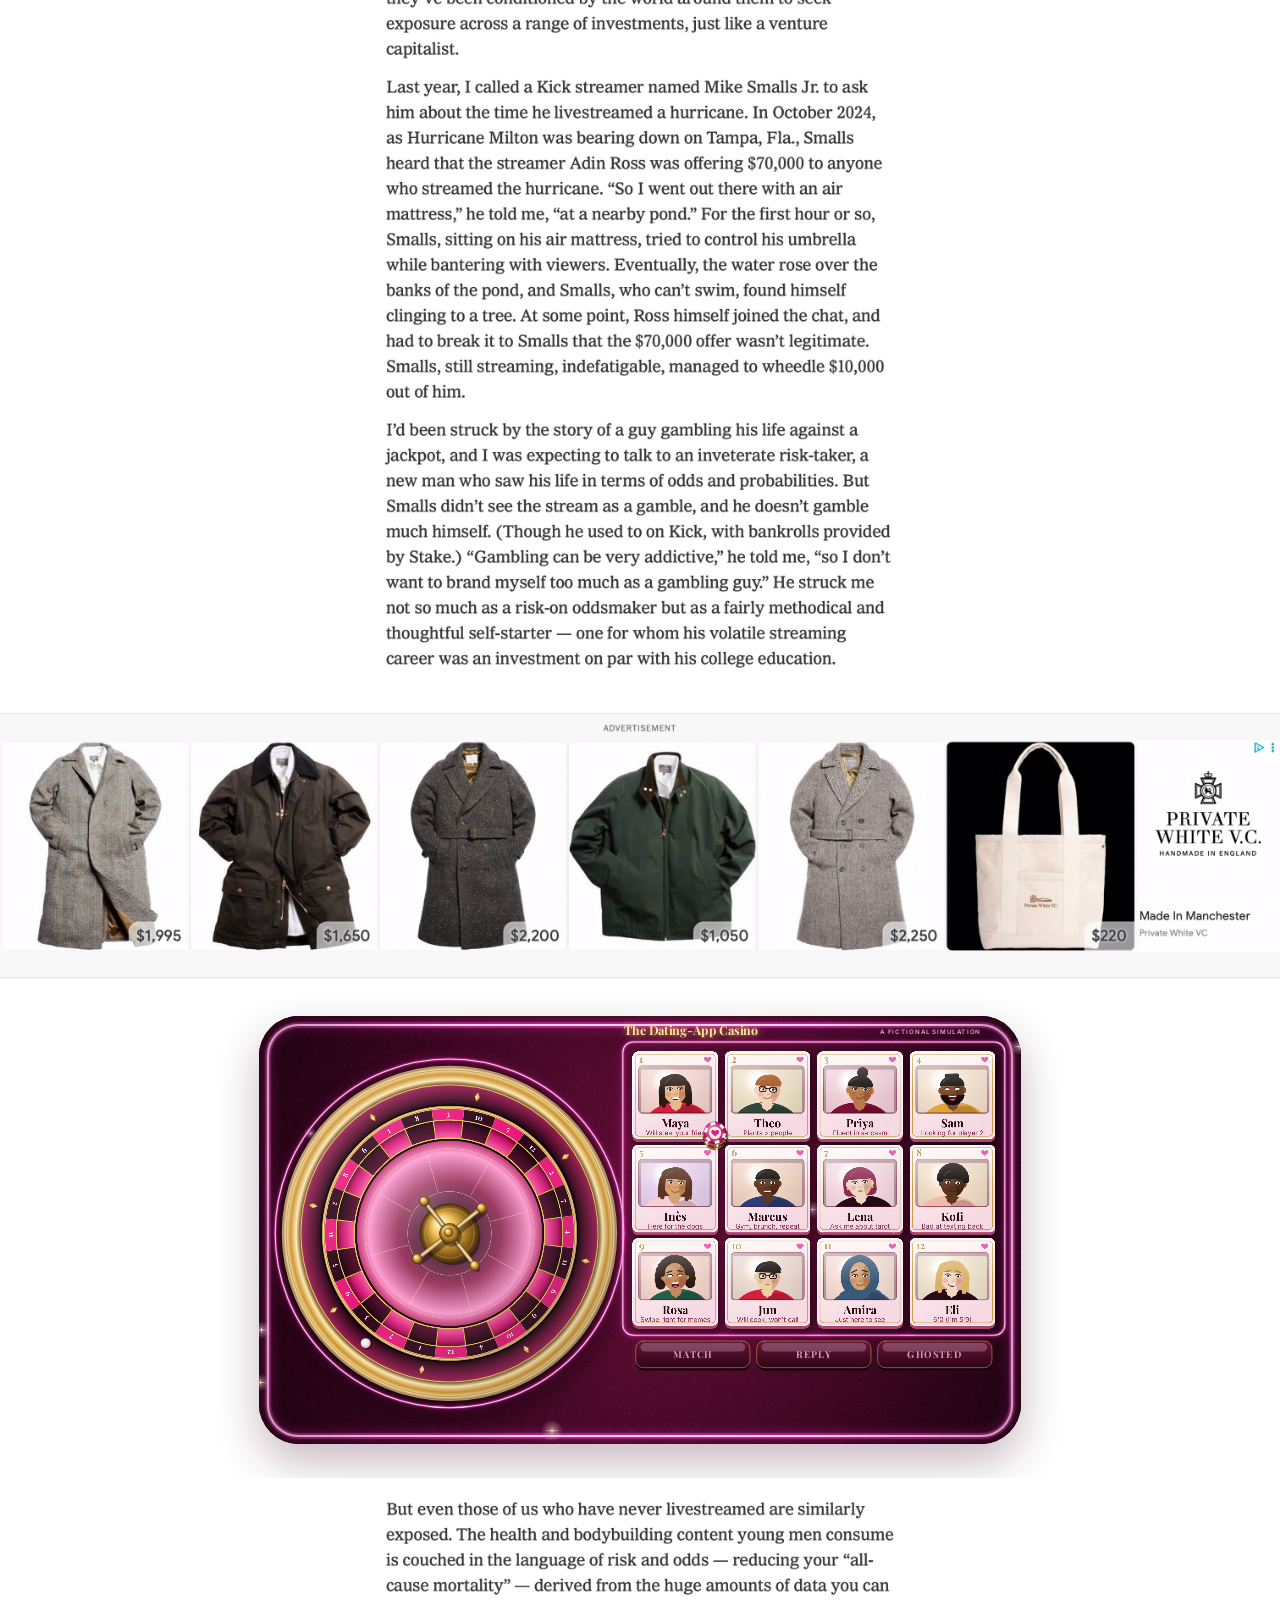
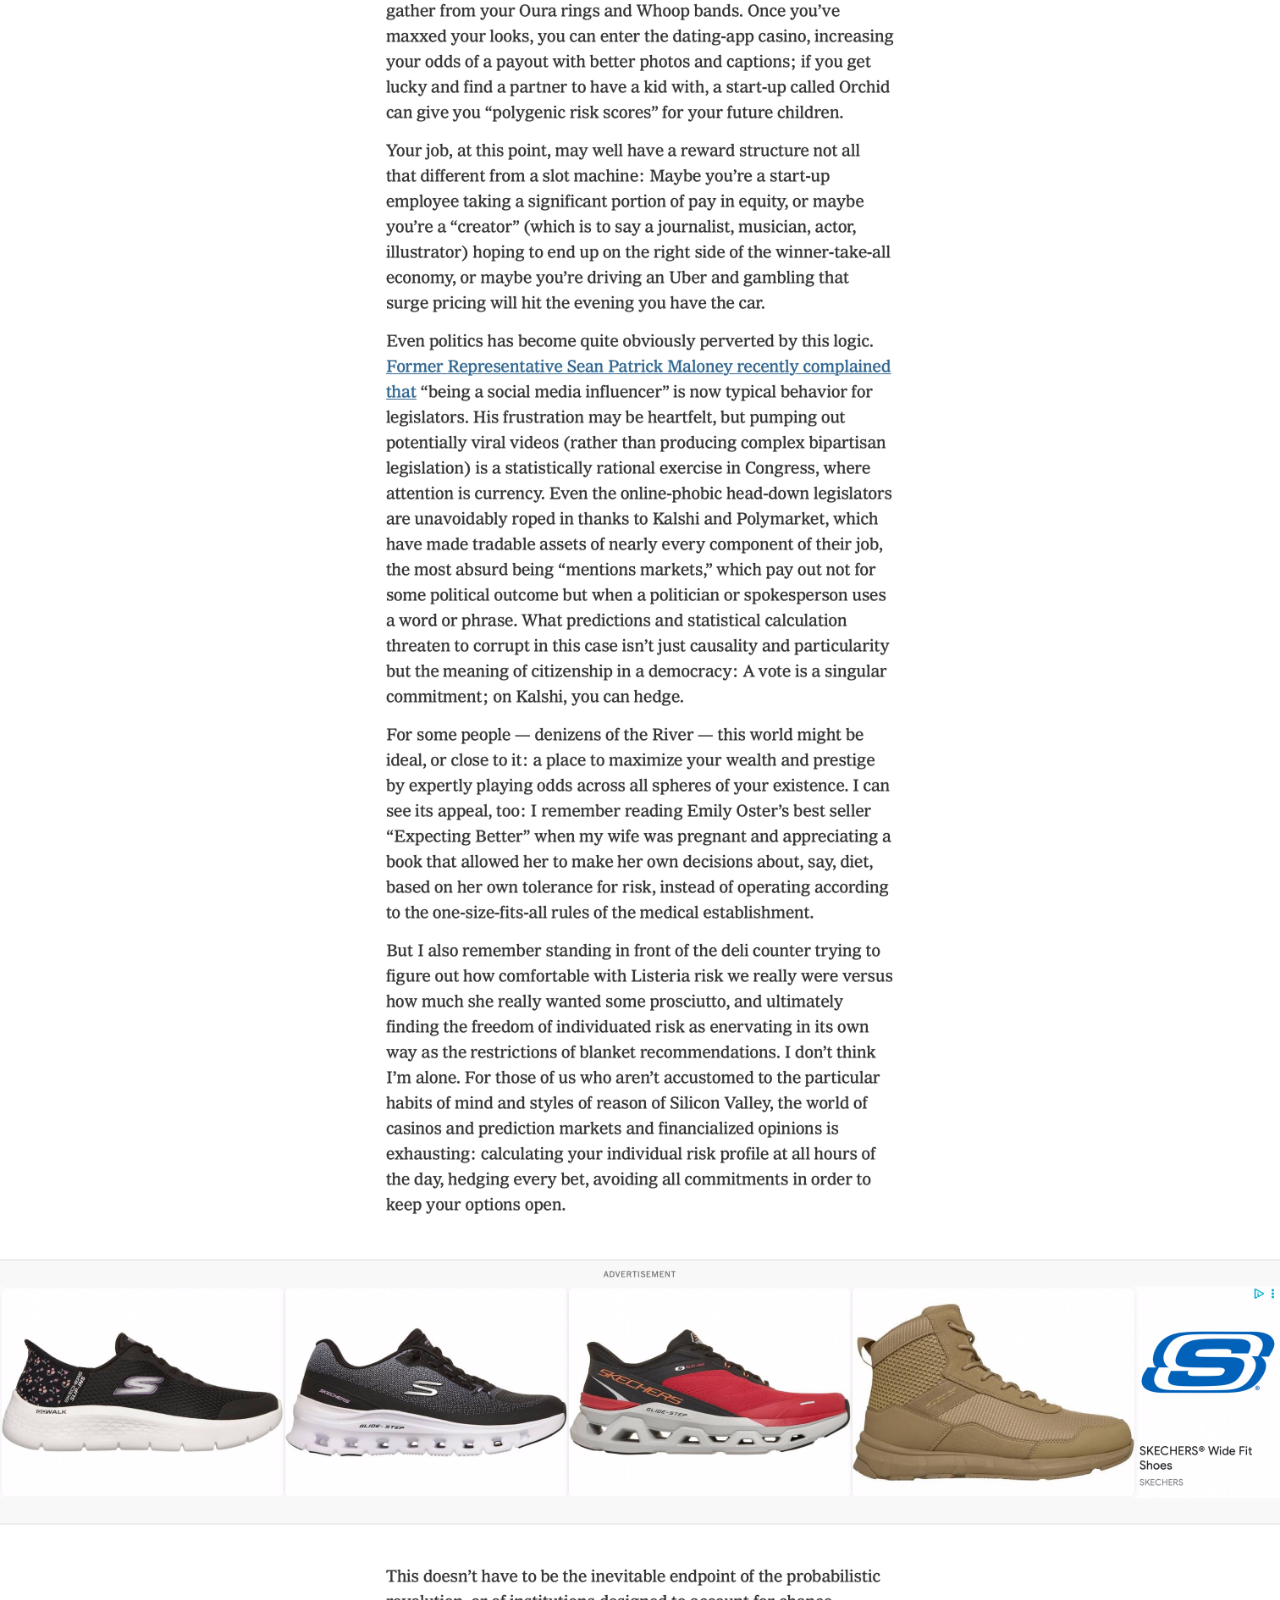
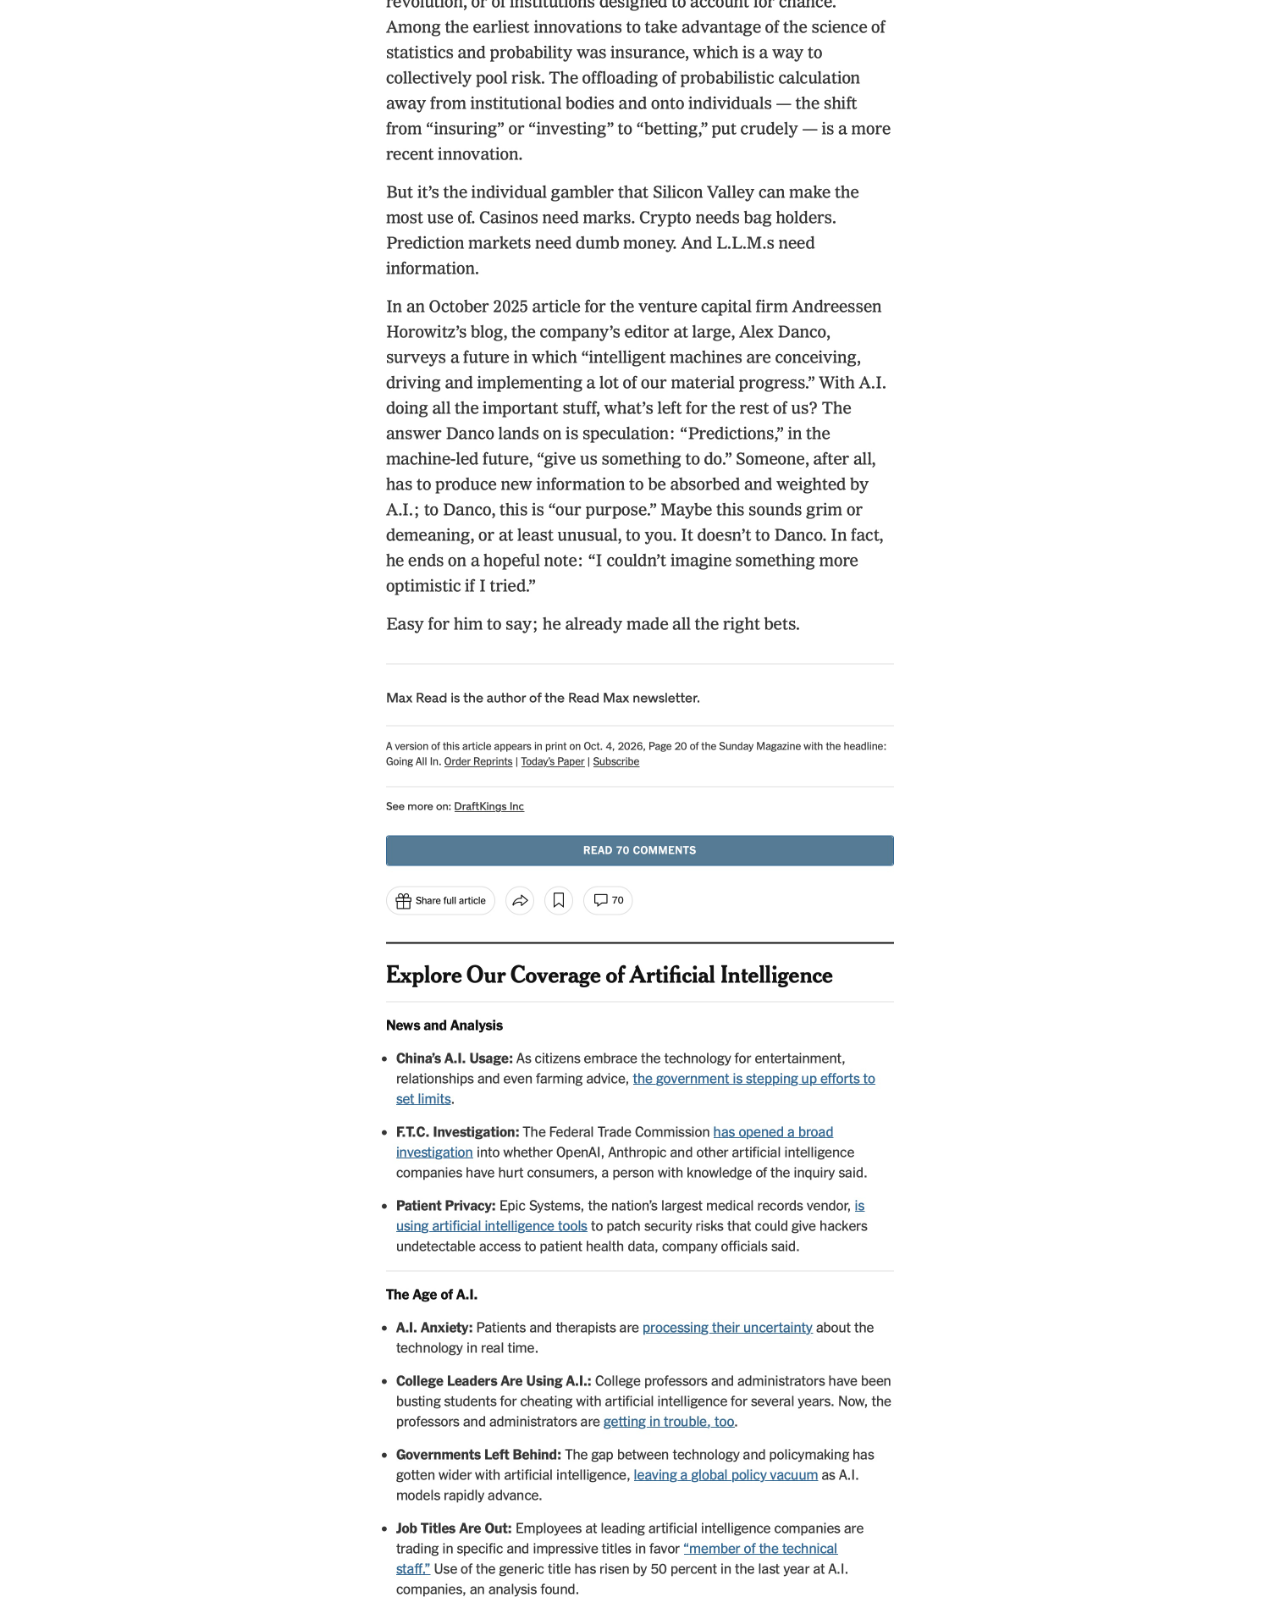
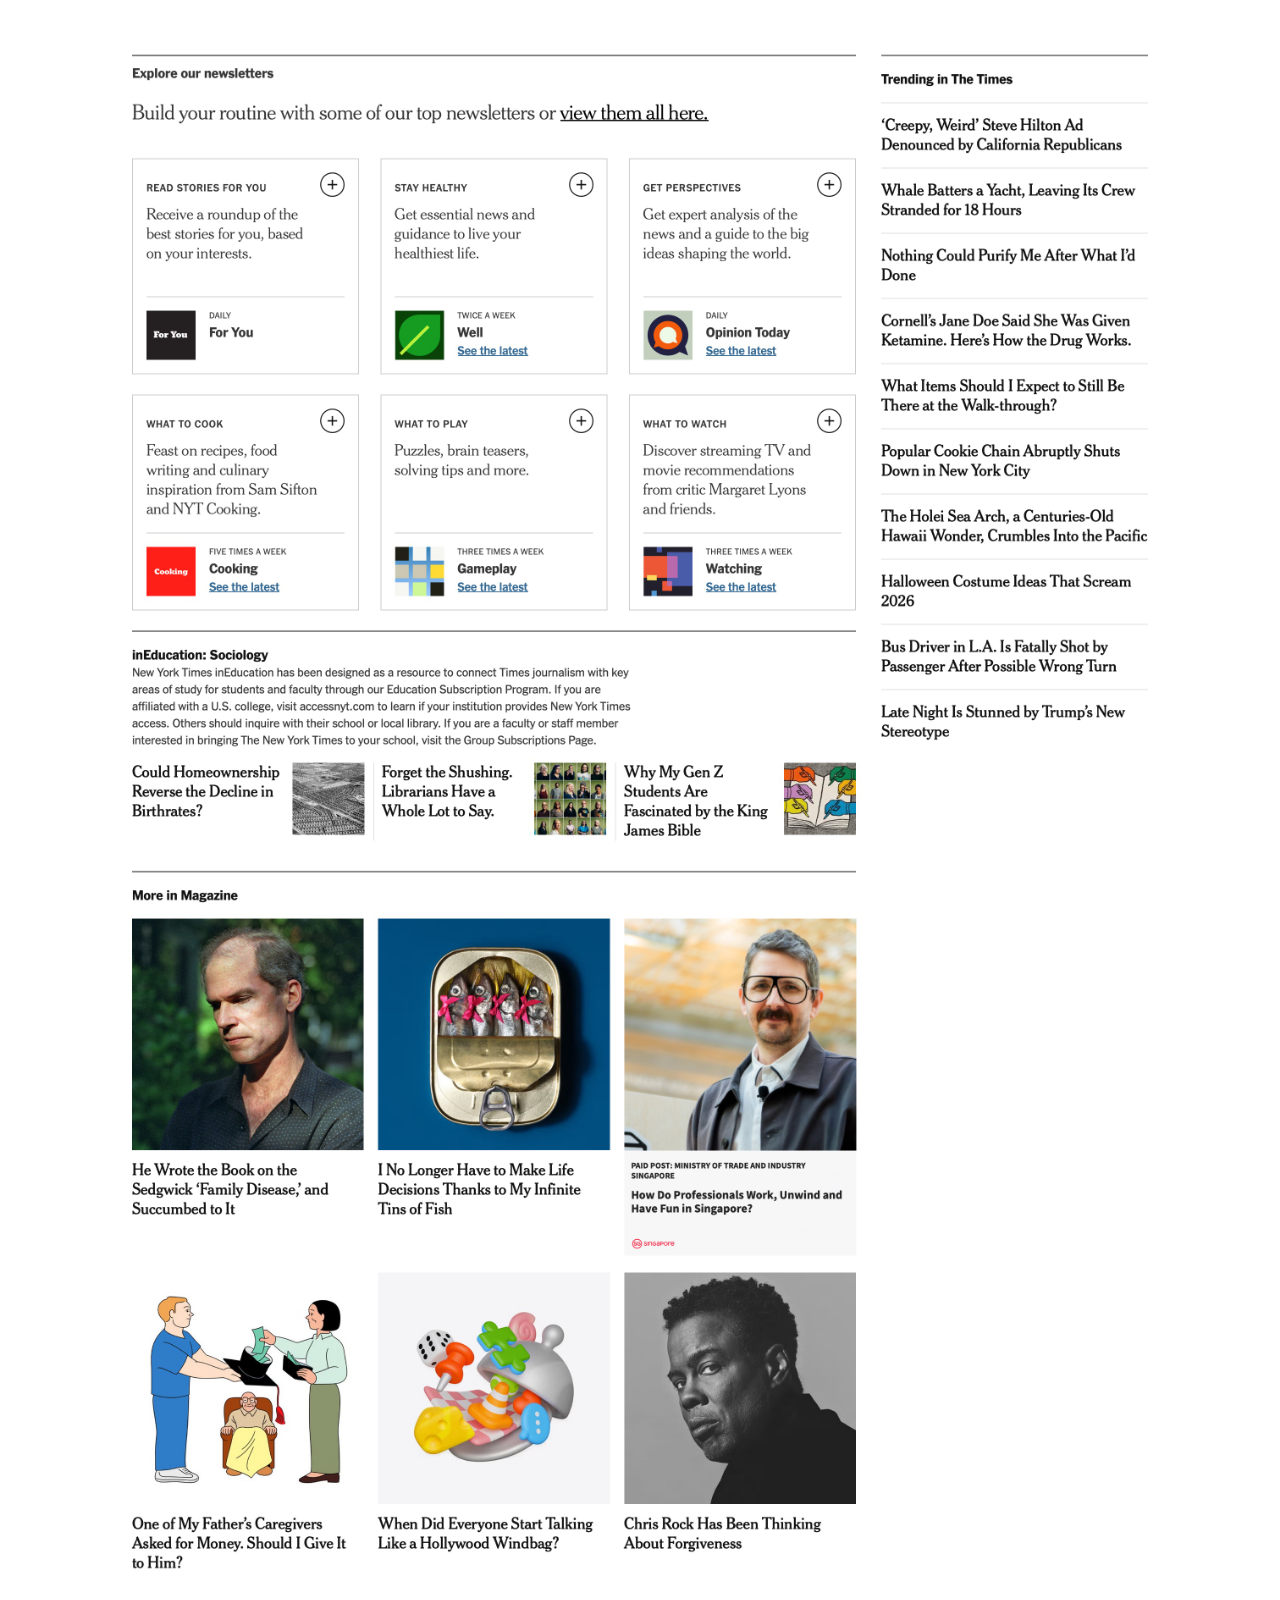
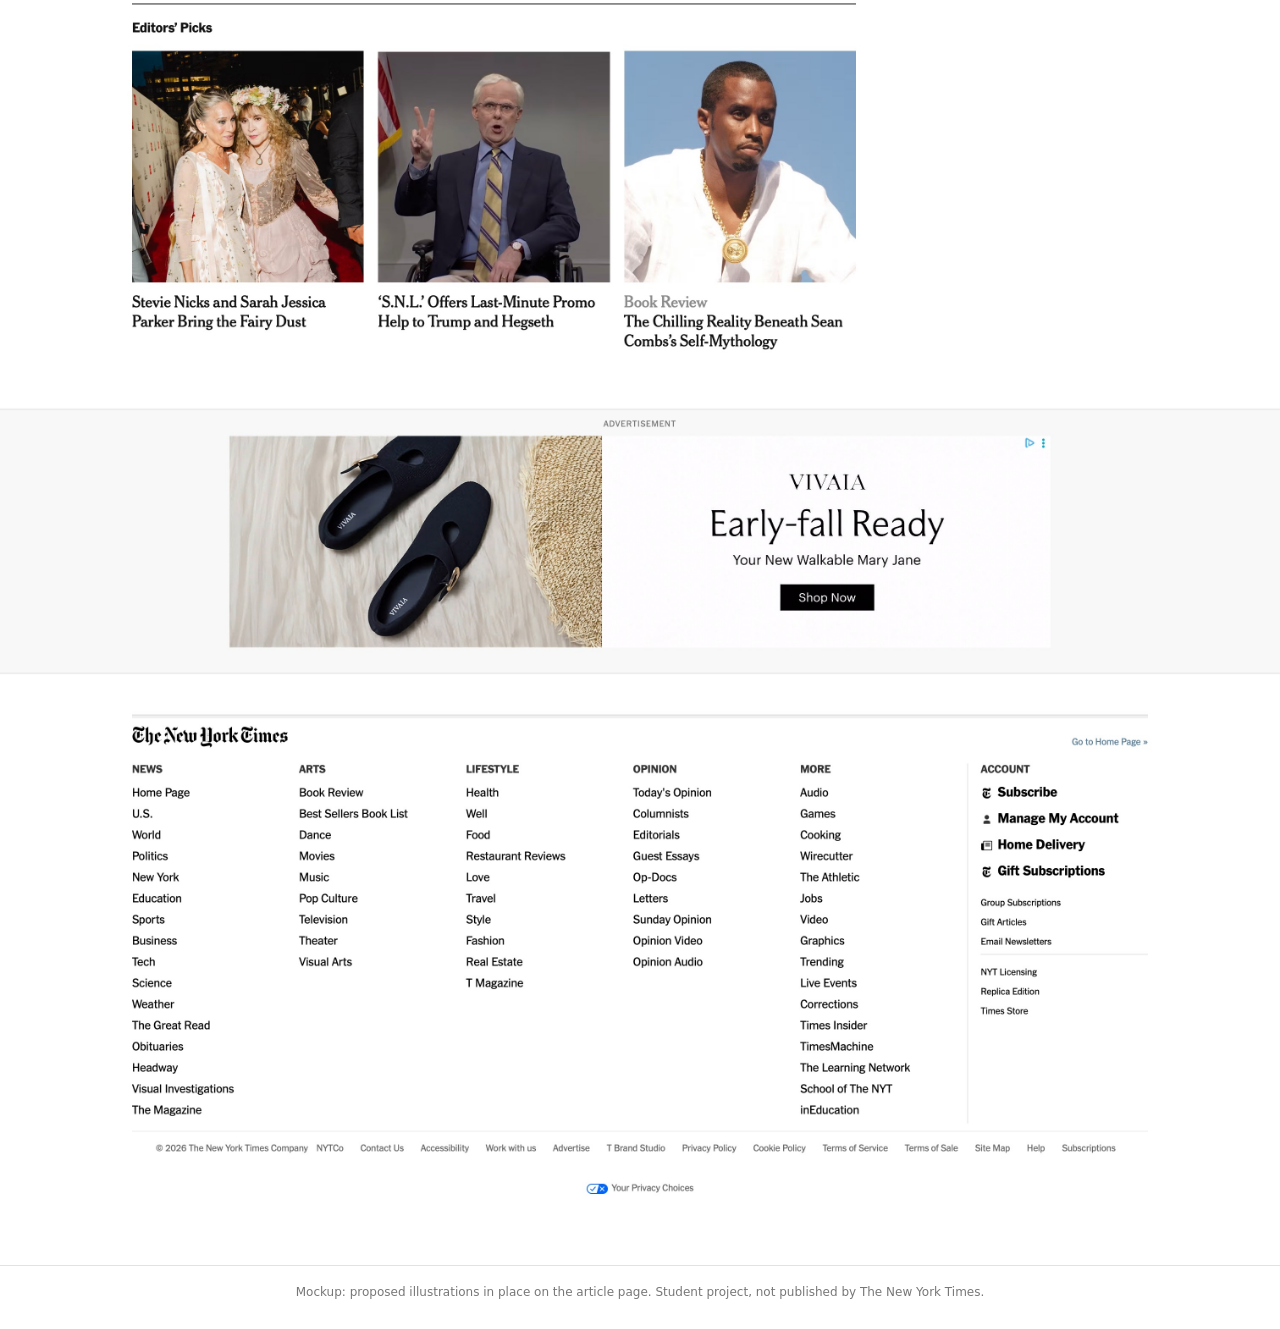
==== commit 8e8df14a: "Update index.html" ====
--- a/index.html
+++ b/index.html
@@ -3,7 +3,7 @@
 <head>
   <meta charset="utf-8">
   <meta name="viewport" content="width=device-width, initial-scale=1">
-  <title>Site Mockup Neon</title>
+  <title>Editorial Illustrations - Next Level Coding</title>
   <style>
     /* Full-page portfolio mockup. The background is the user's PDF capture of
        the article page, rendered at 2x in tiles (site/hi) so the text stays
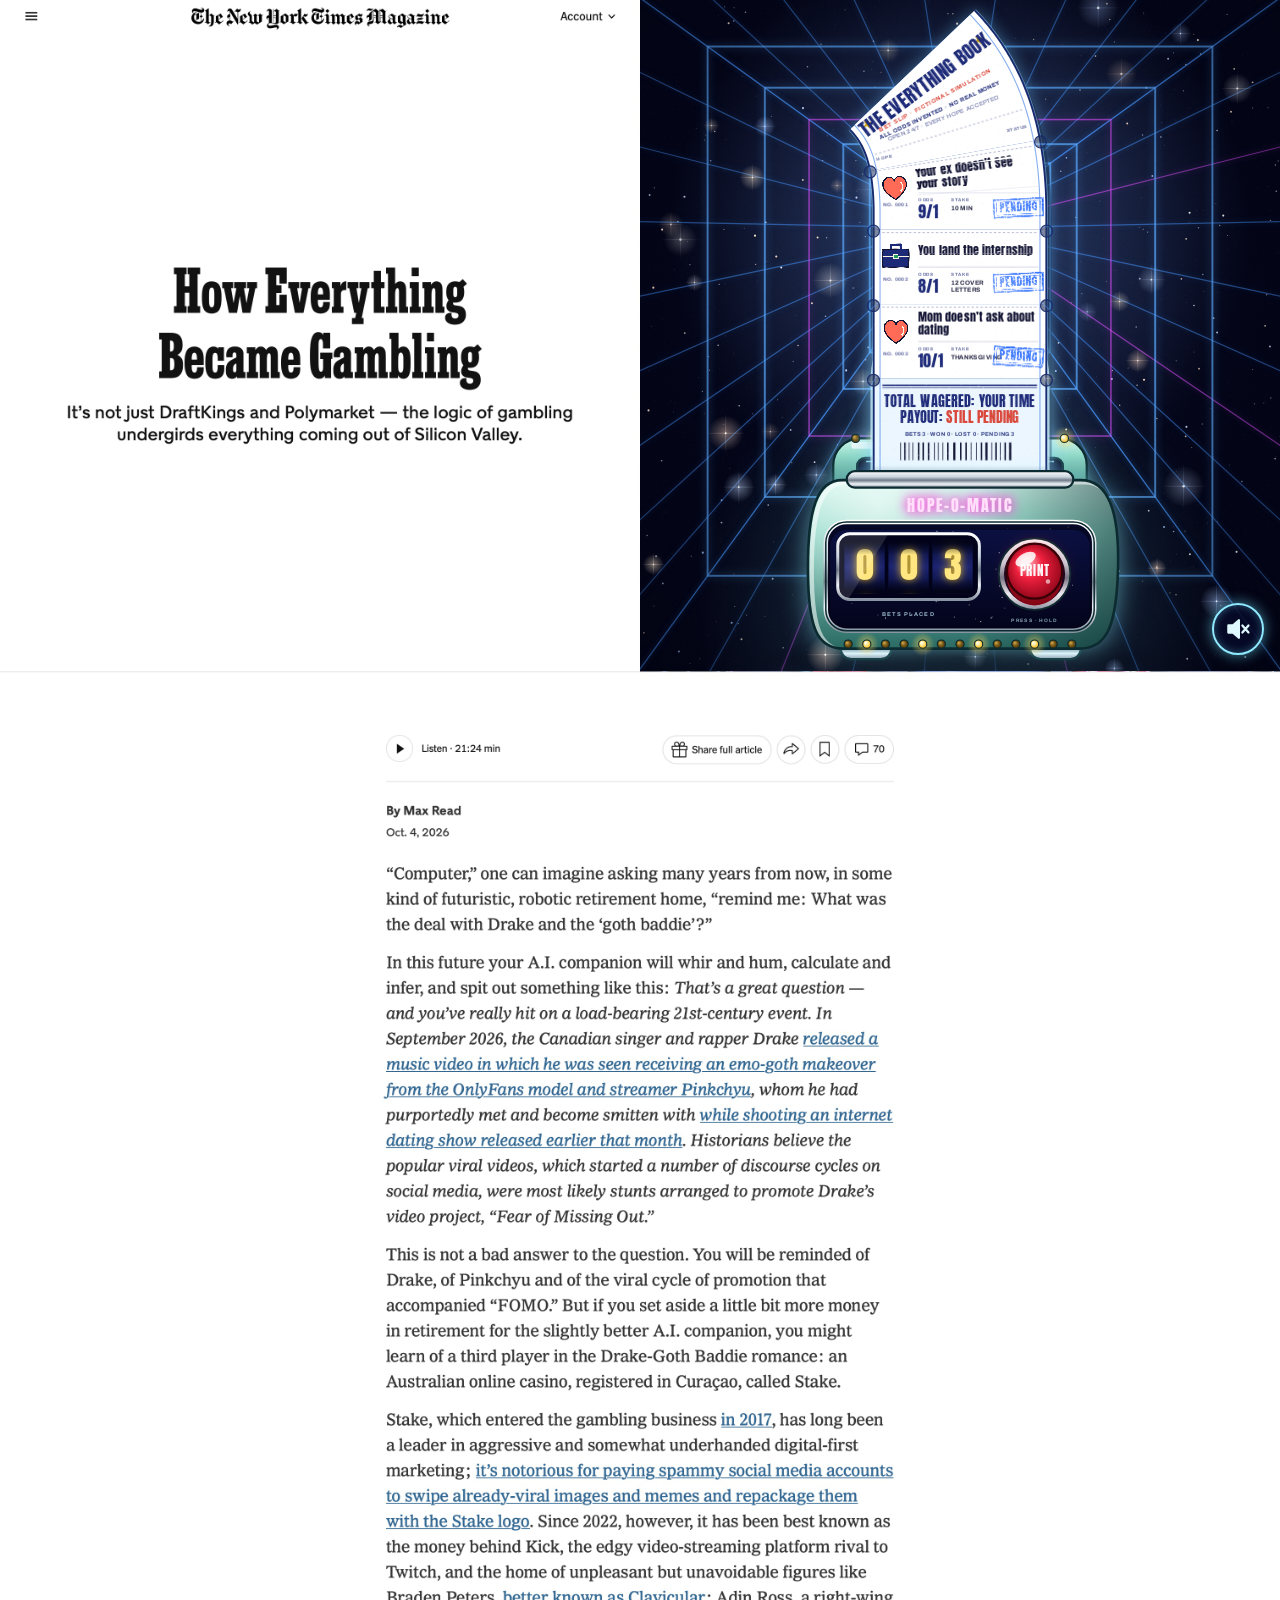
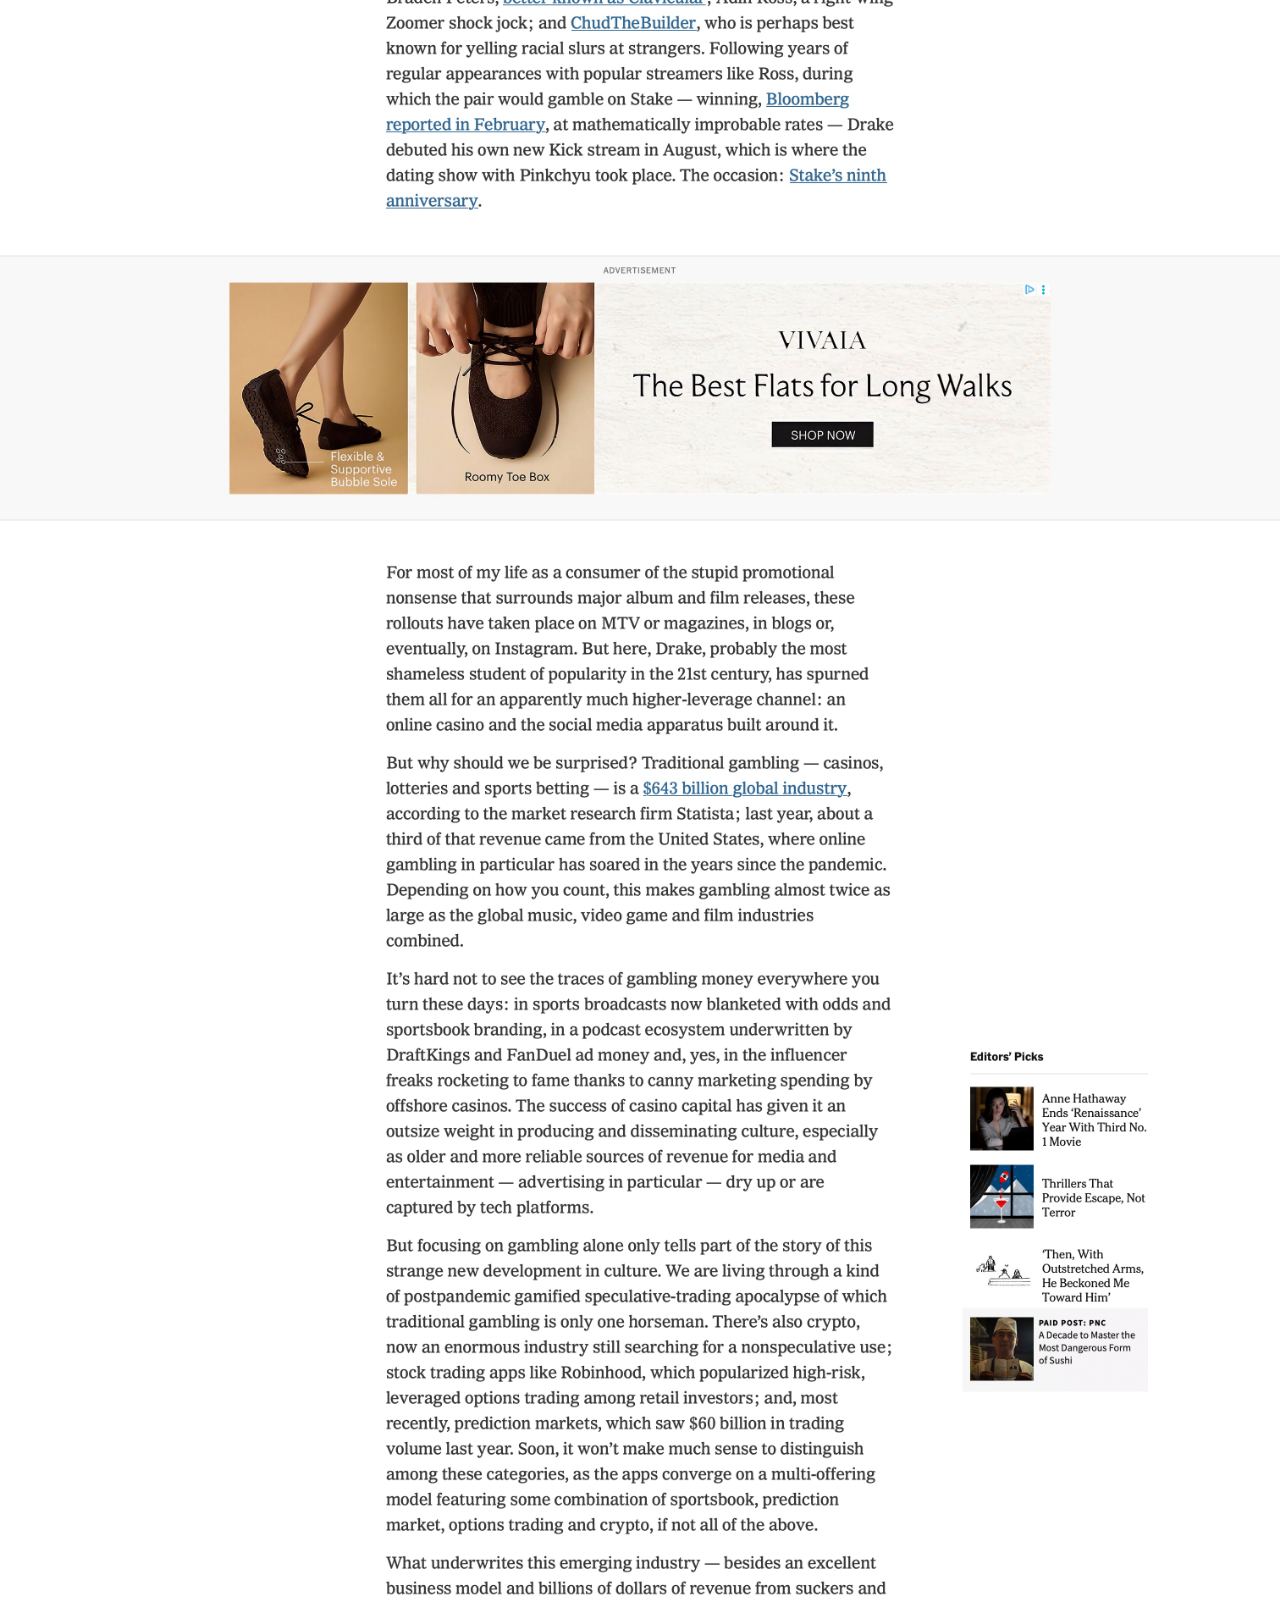
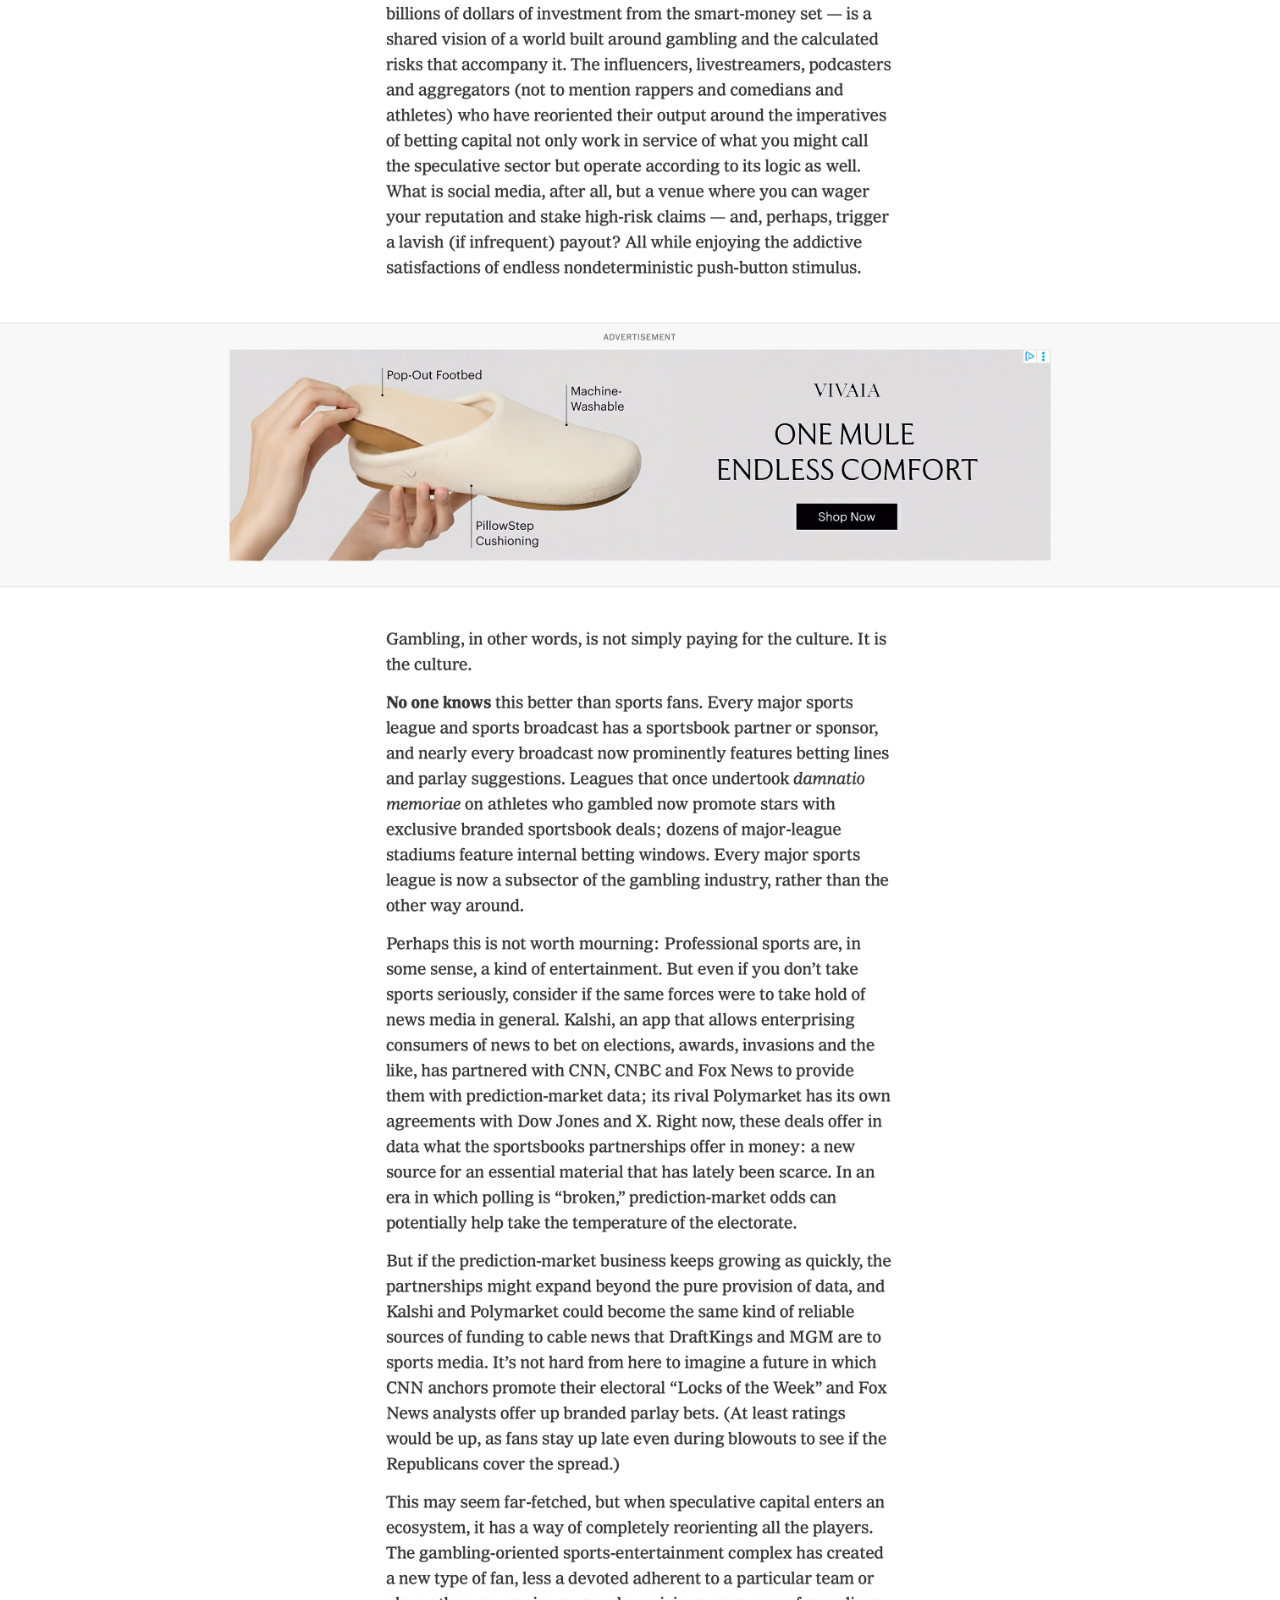
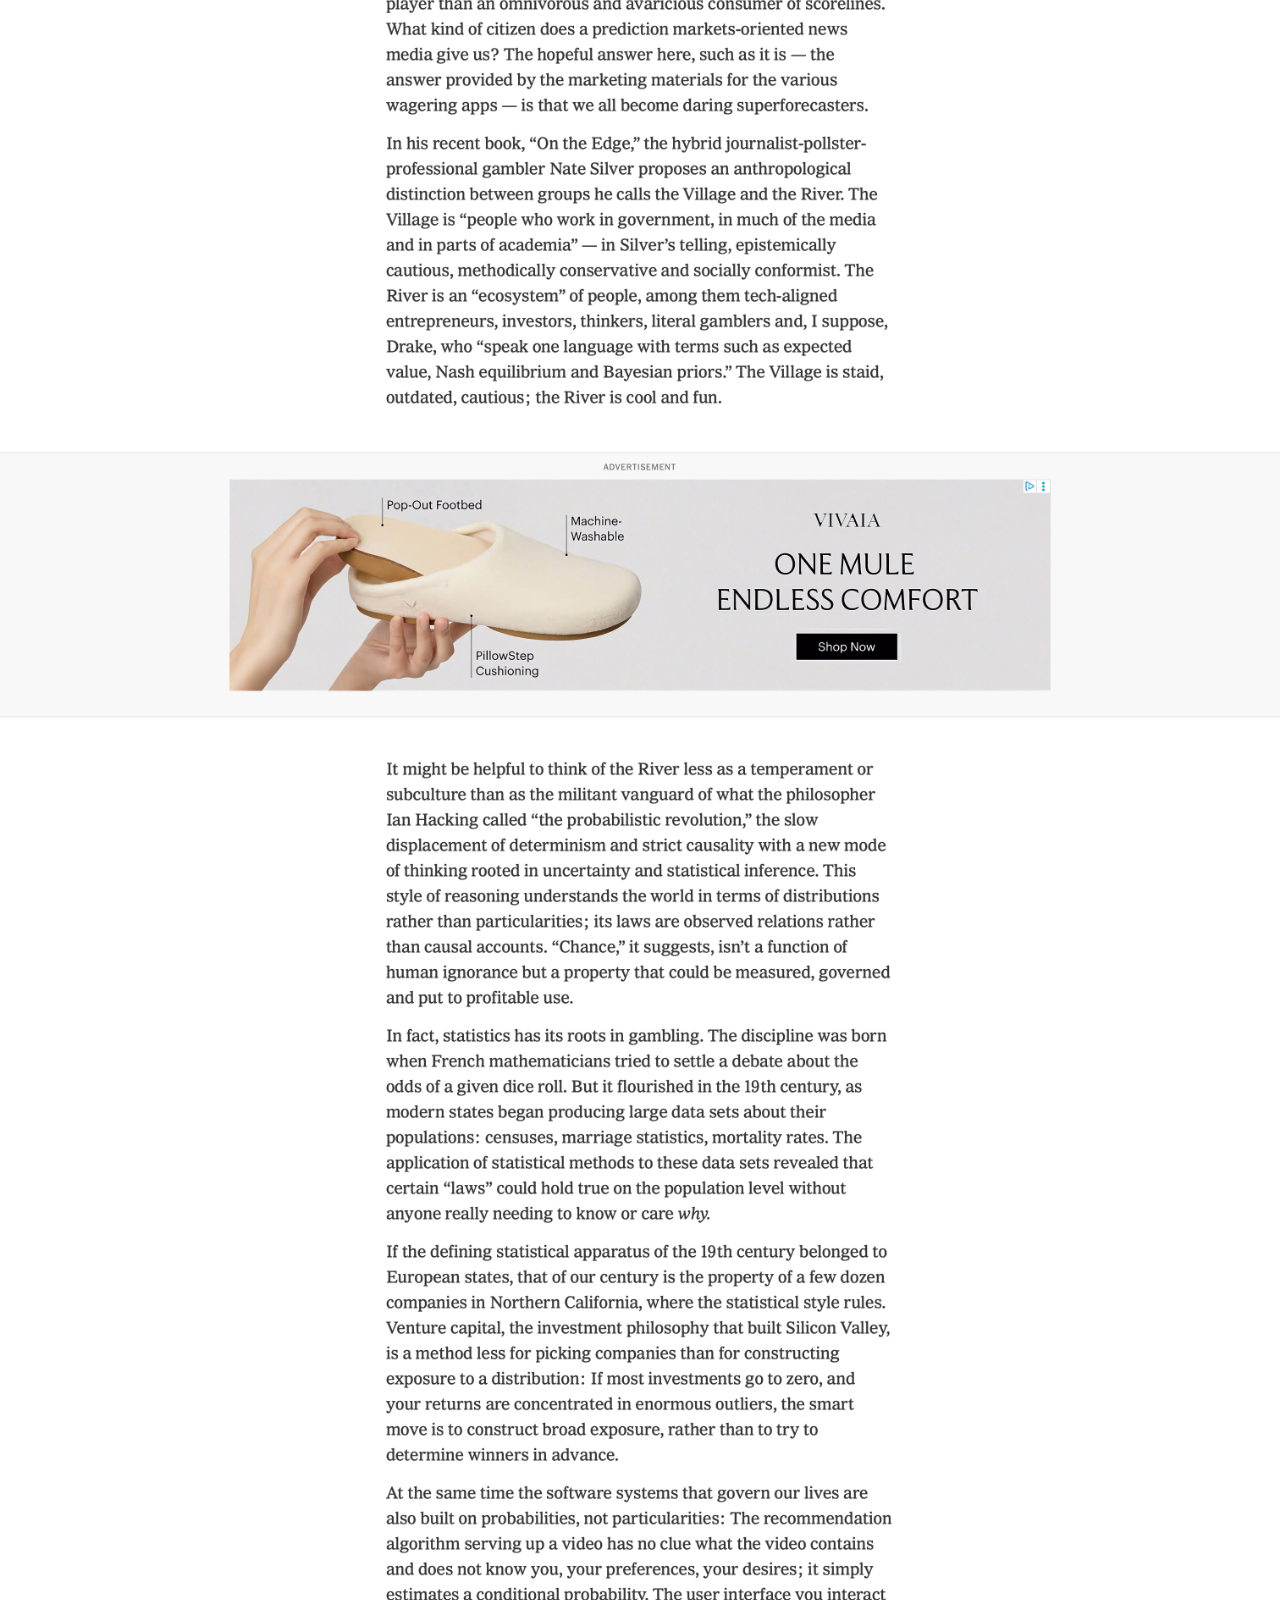
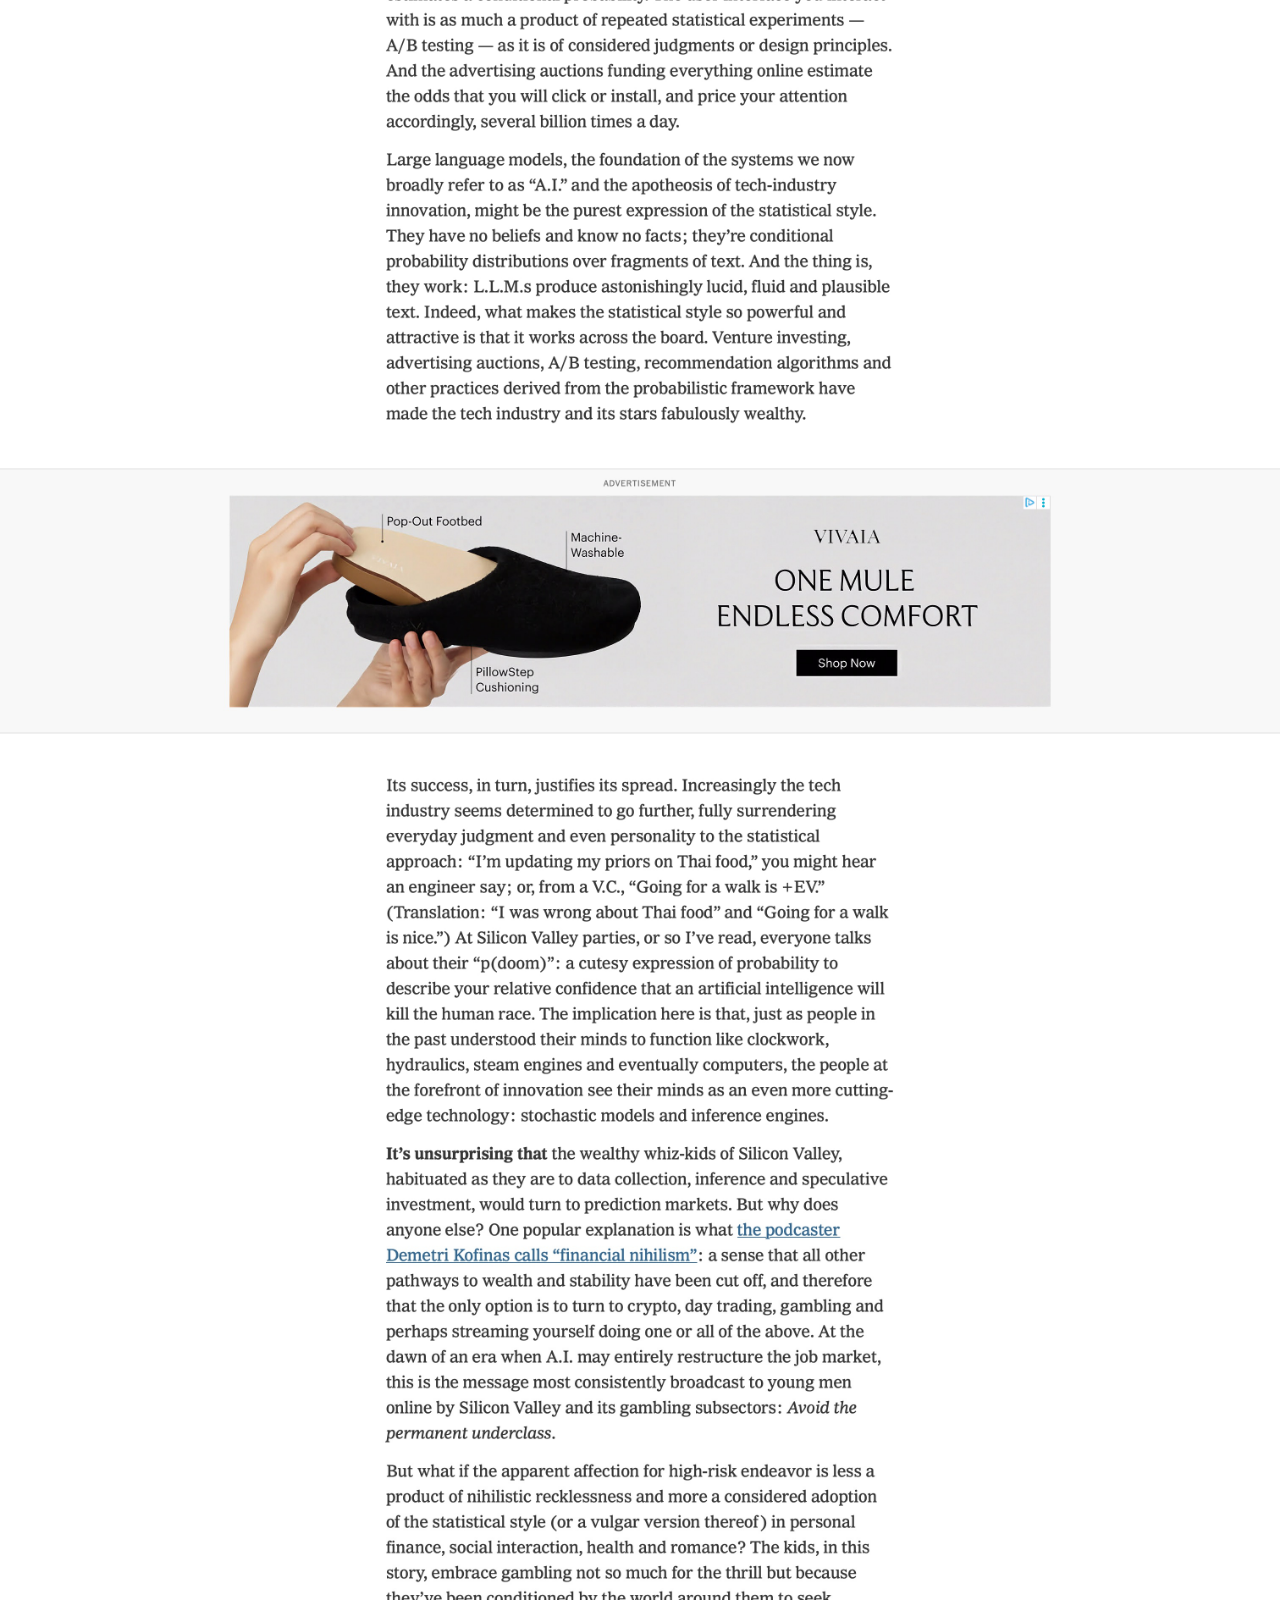
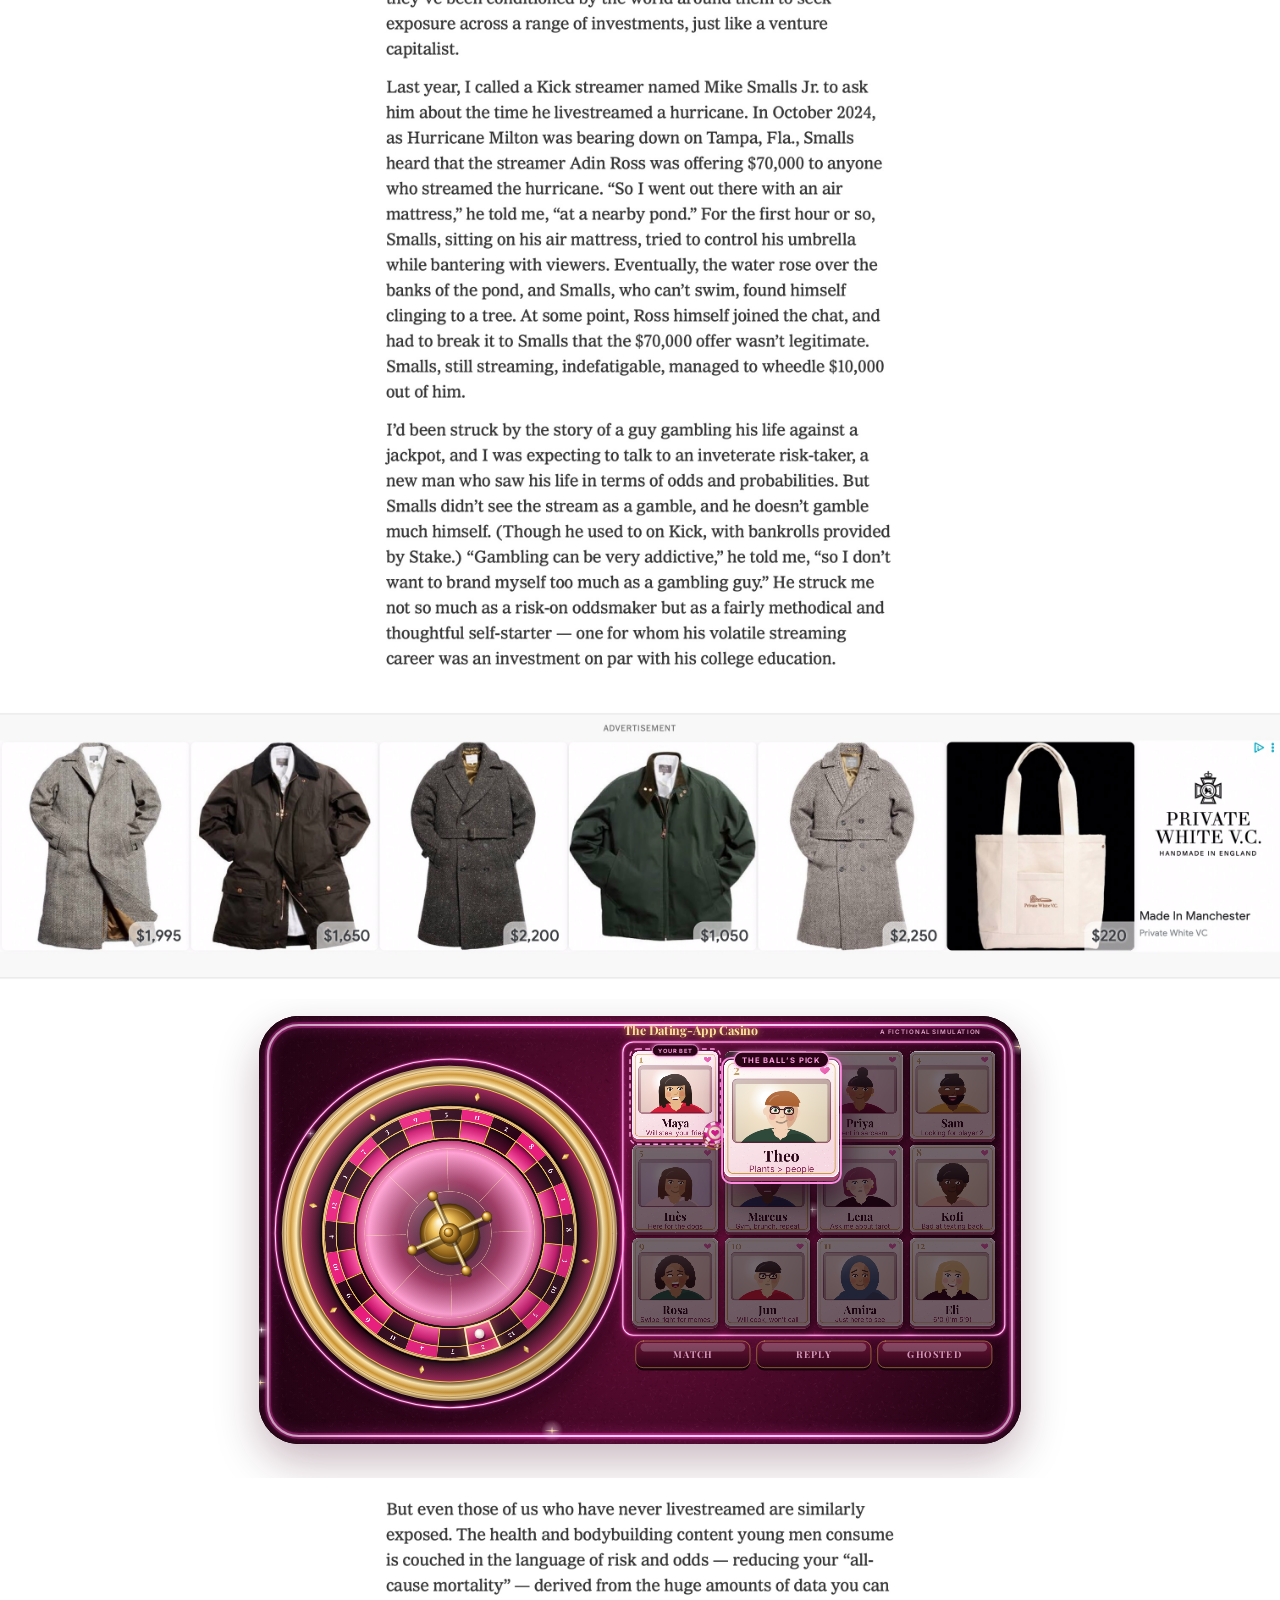
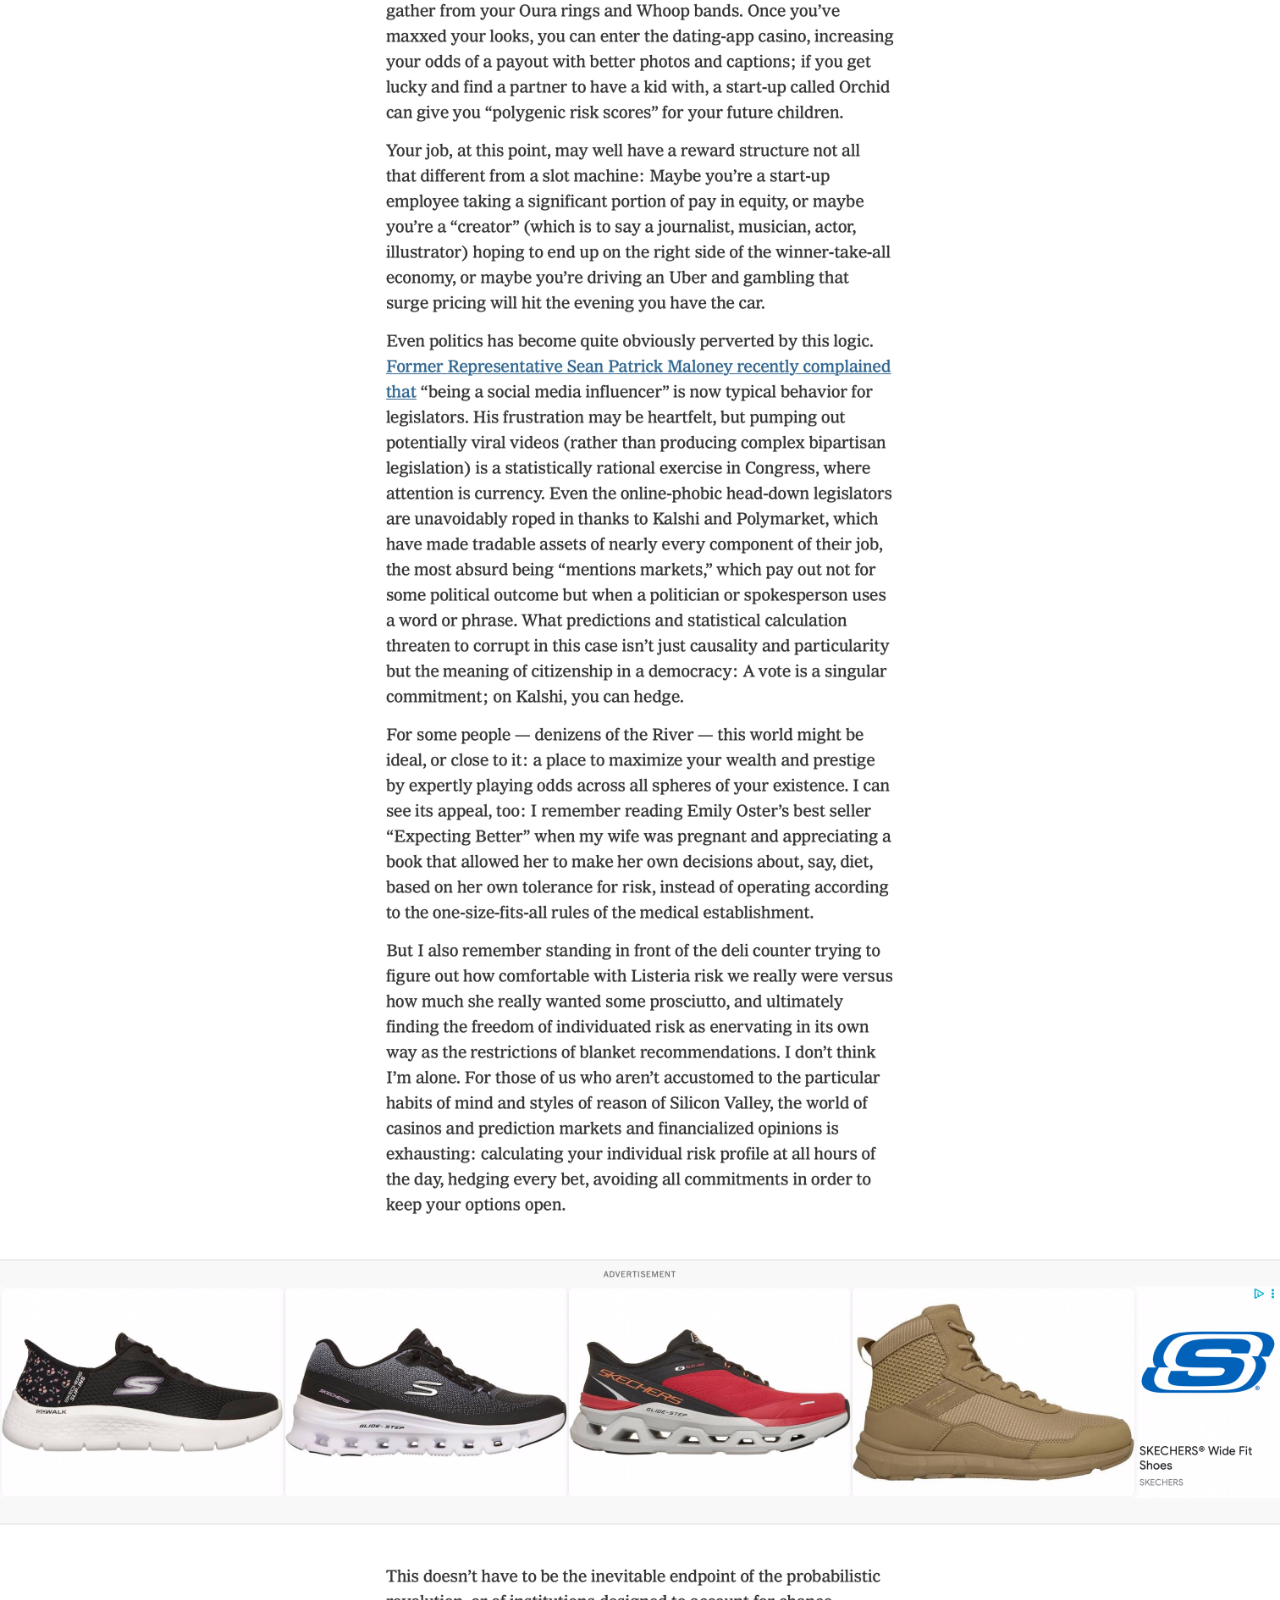
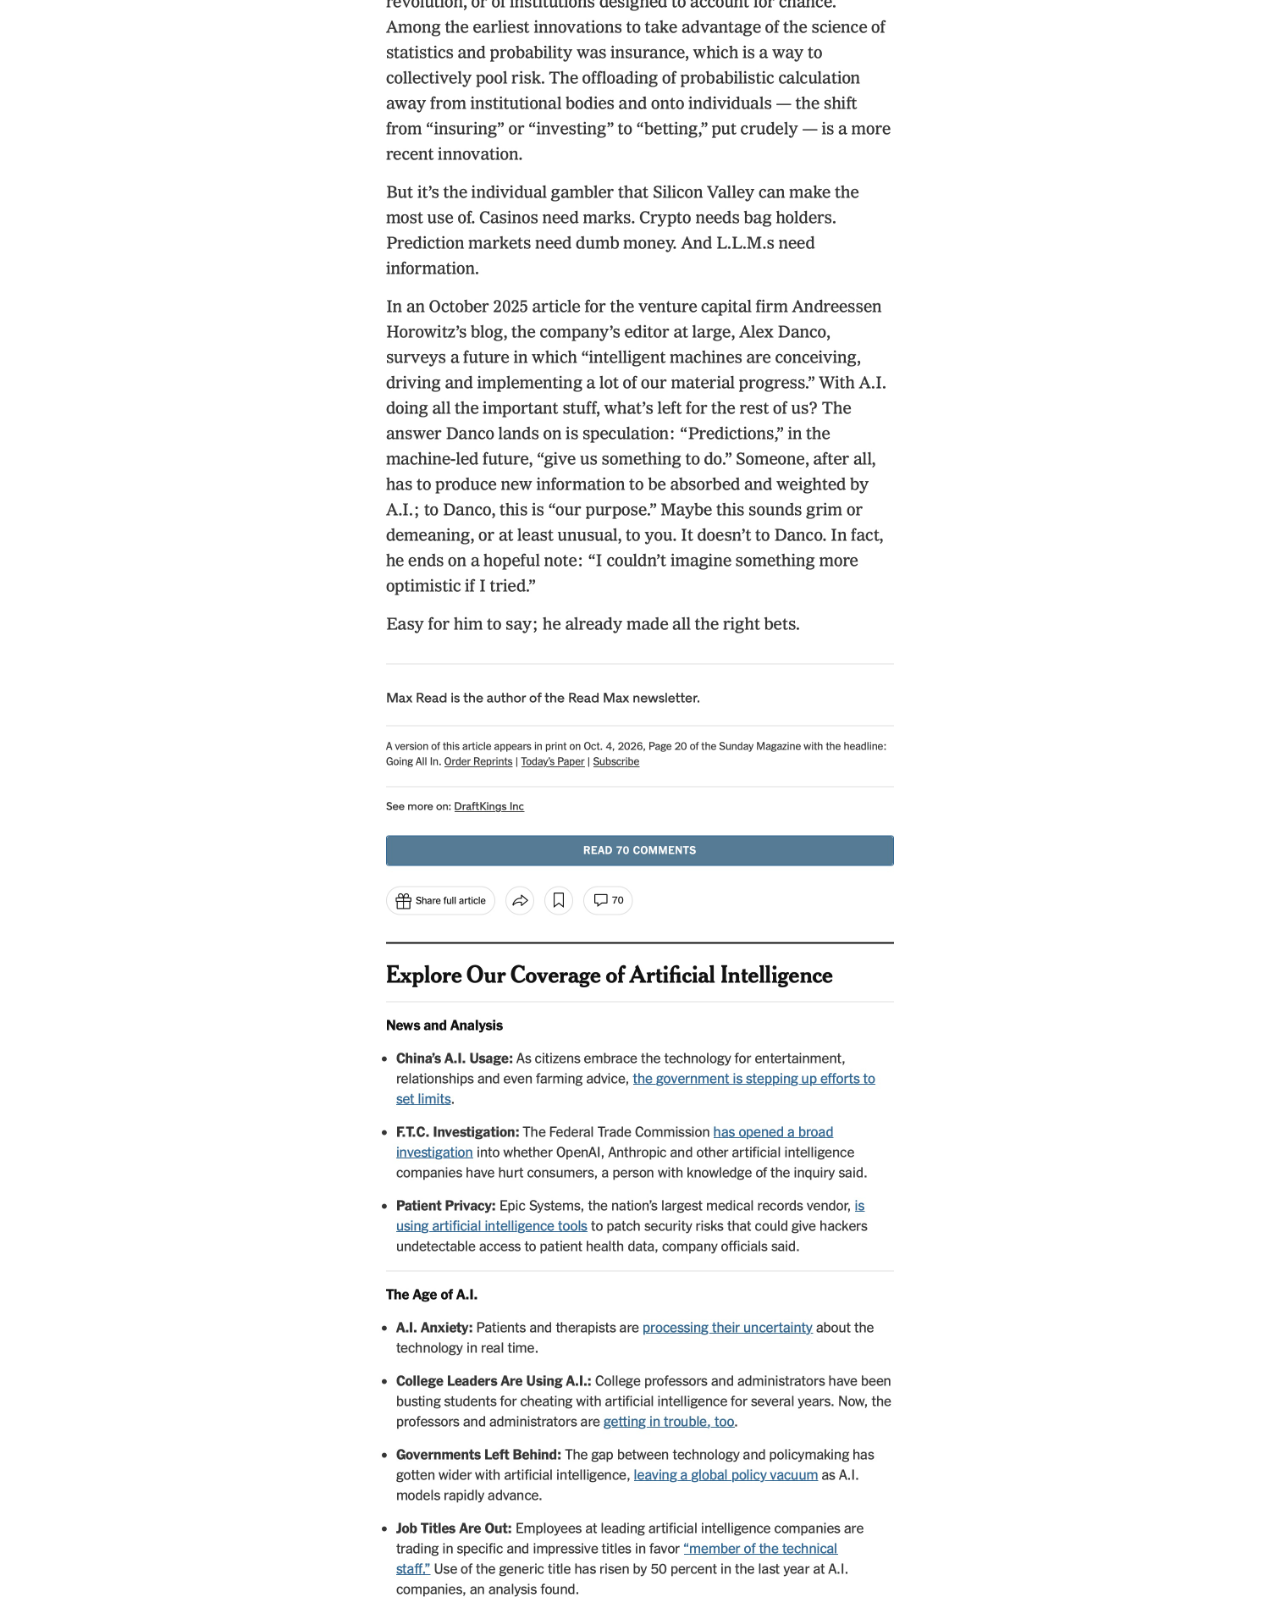
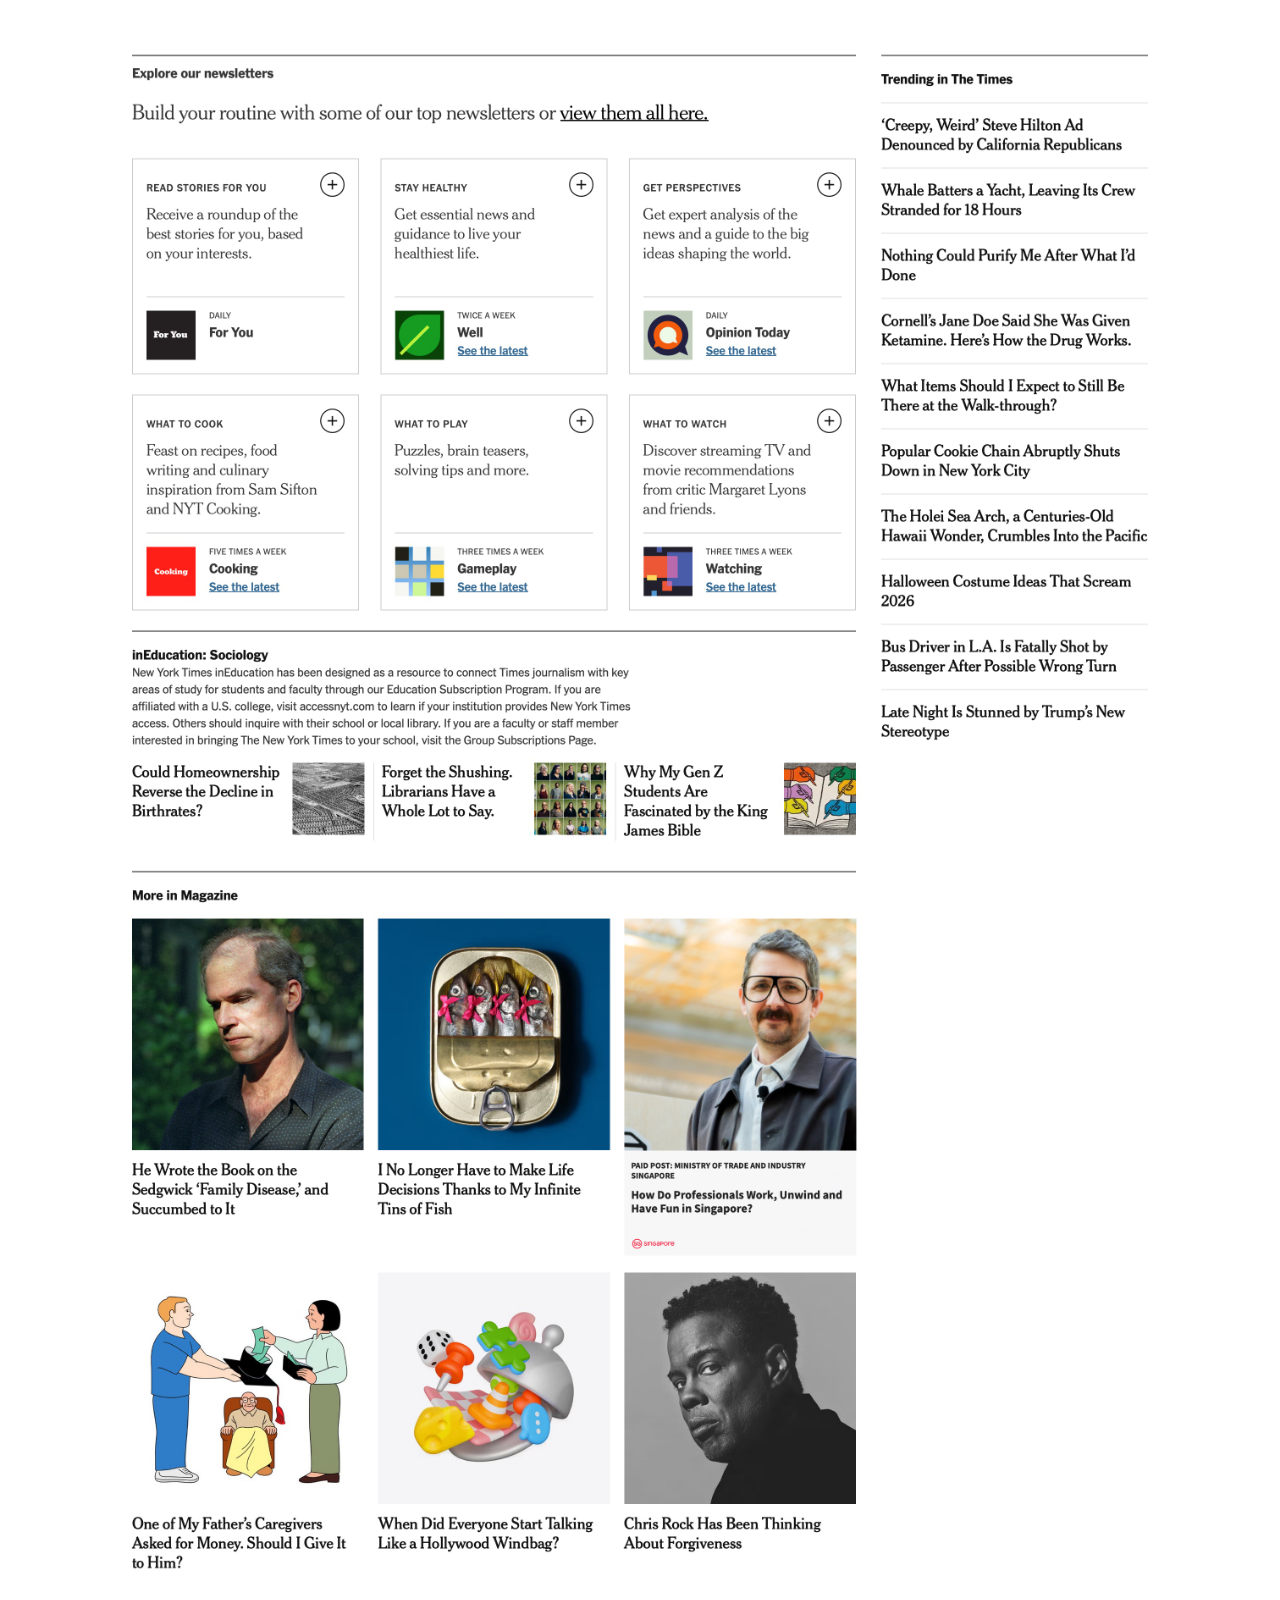
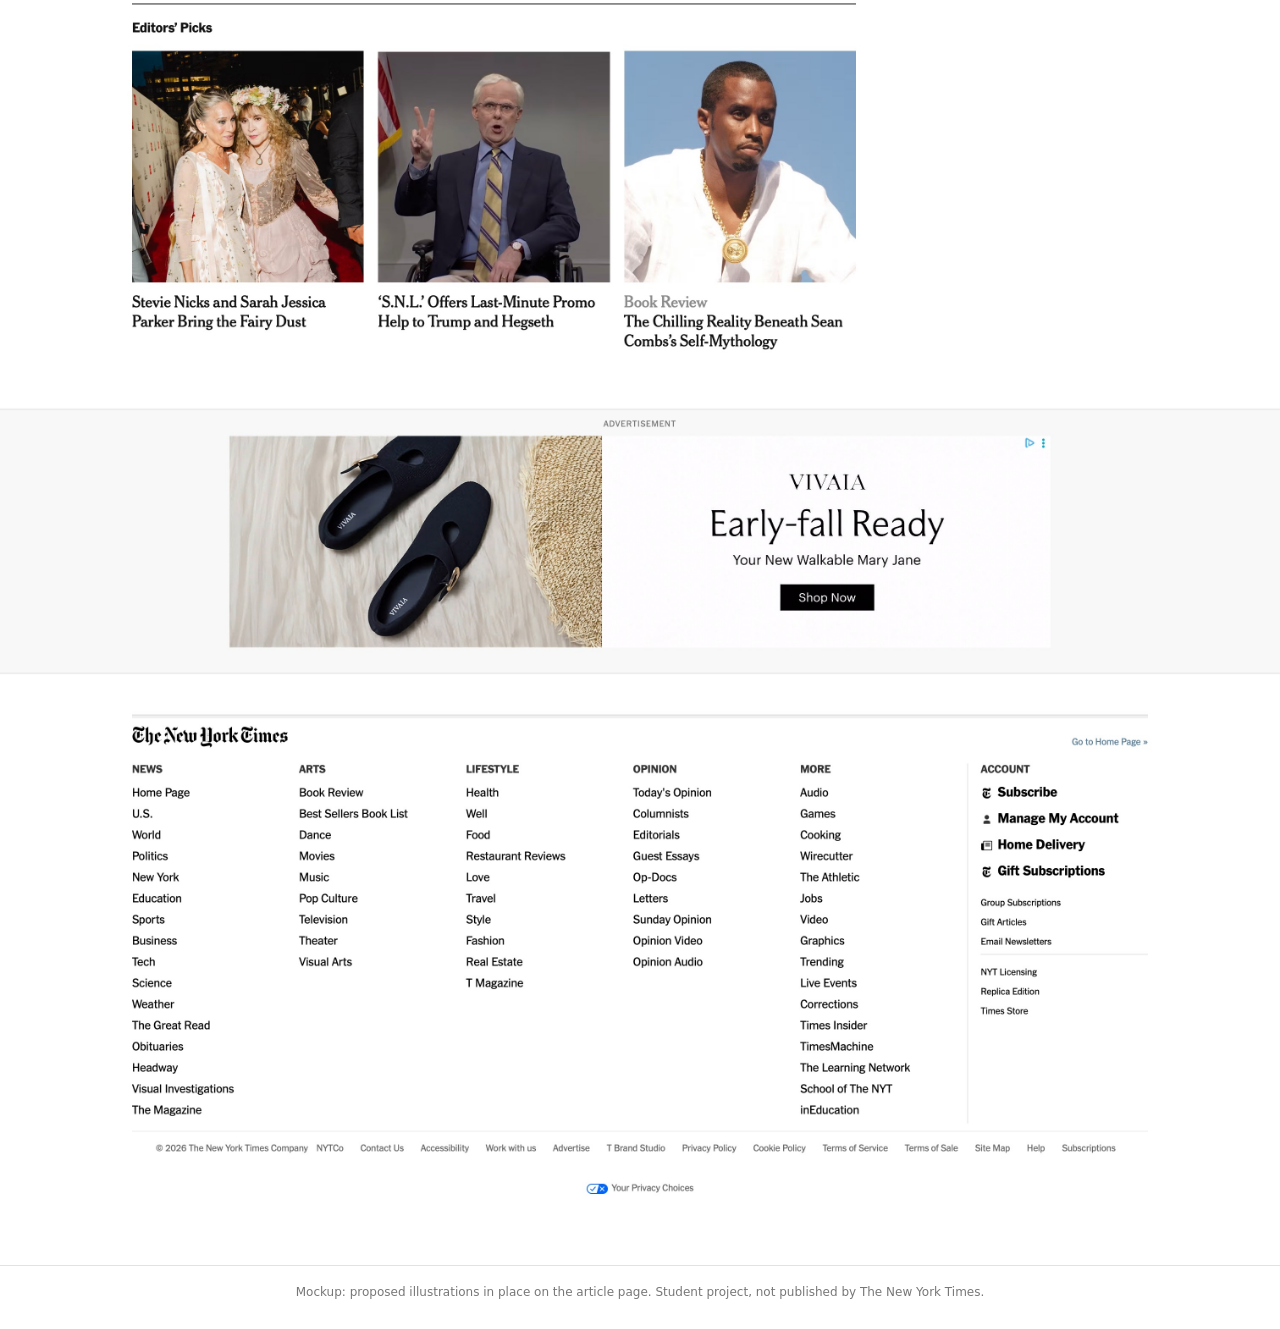
==== commit 82f23101: "updatedd" ====
--- a/index.html
+++ b/index.html
@@ -3,7 +3,7 @@
 <head>
   <meta charset="utf-8">
   <meta name="viewport" content="width=device-width, initial-scale=1">
-  <title>Editorial Illustrations - Next Level Coding</title>
+  <title>Editorial Illustrations</title>
   <style>
     /* Full-page portfolio mockup. The background is the user's PDF capture of
        the article page, rendered at 2x in tiles (site/hi) so the text stays
